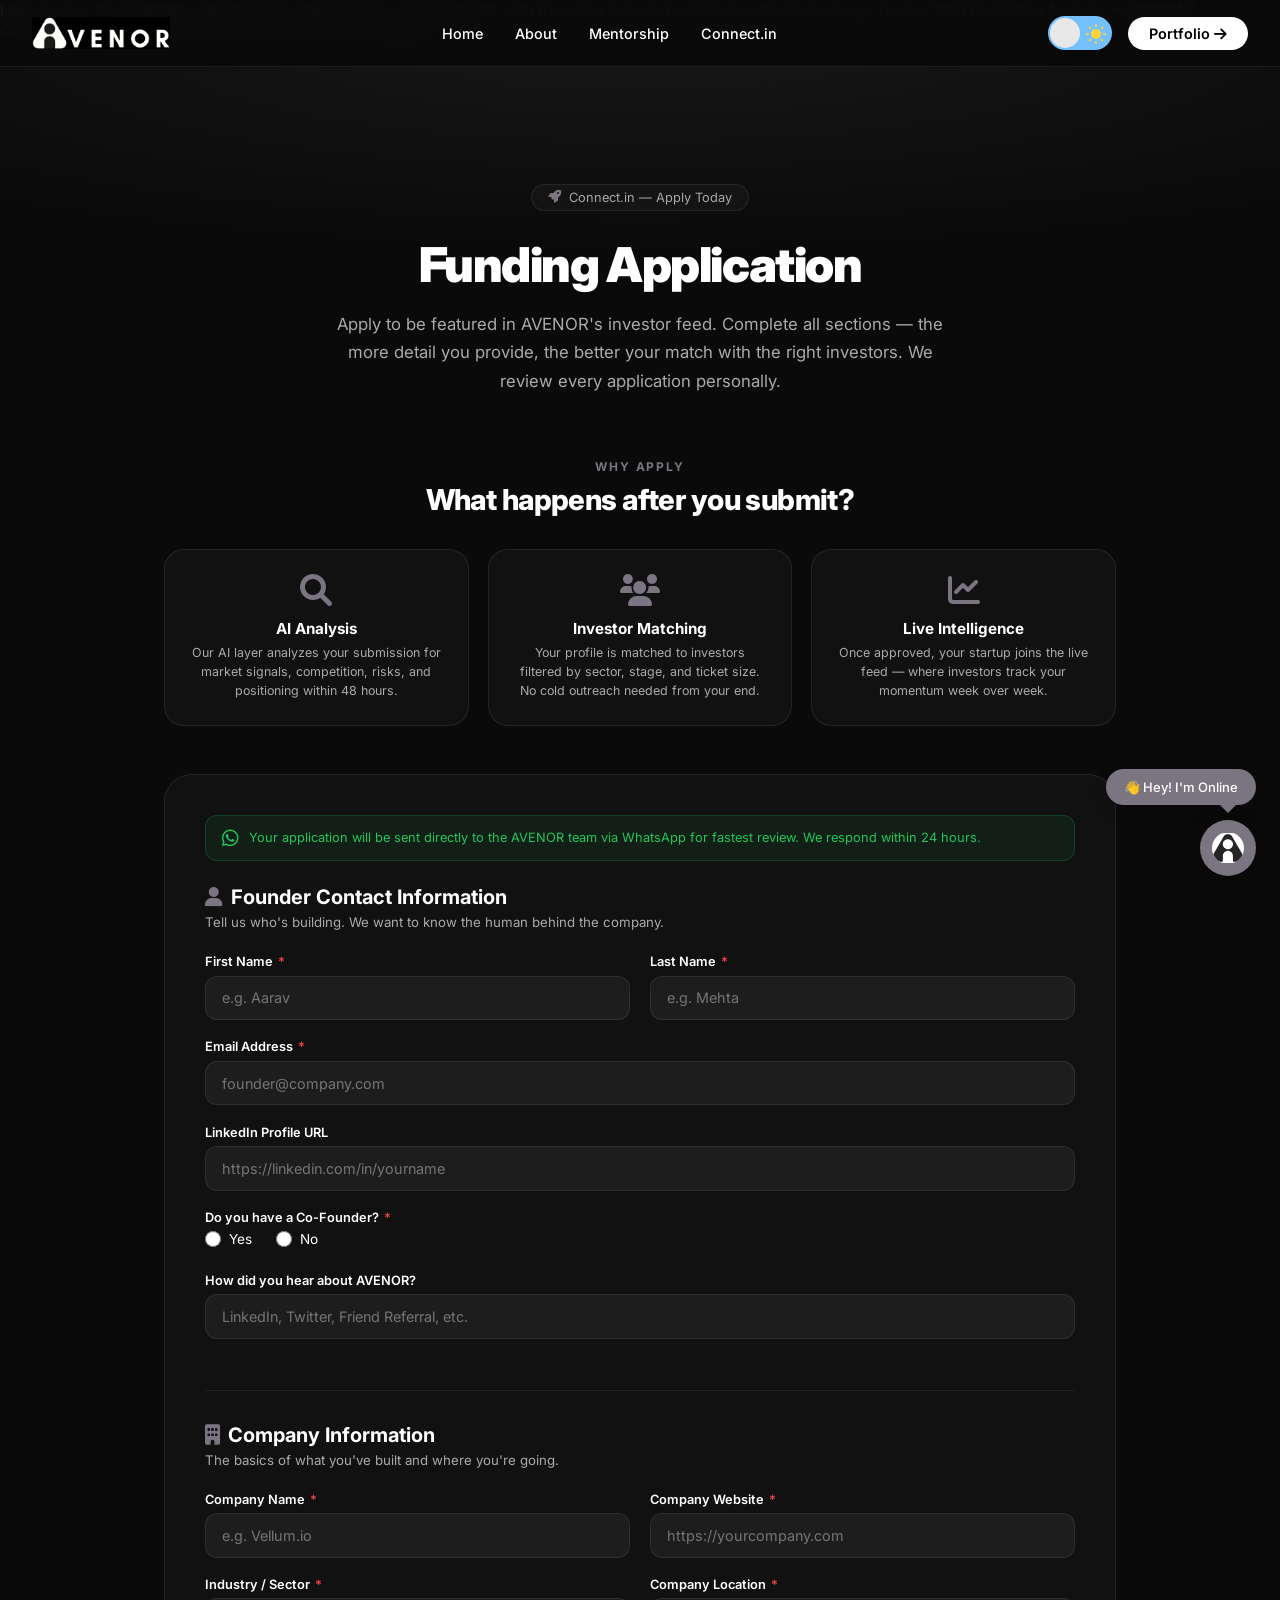
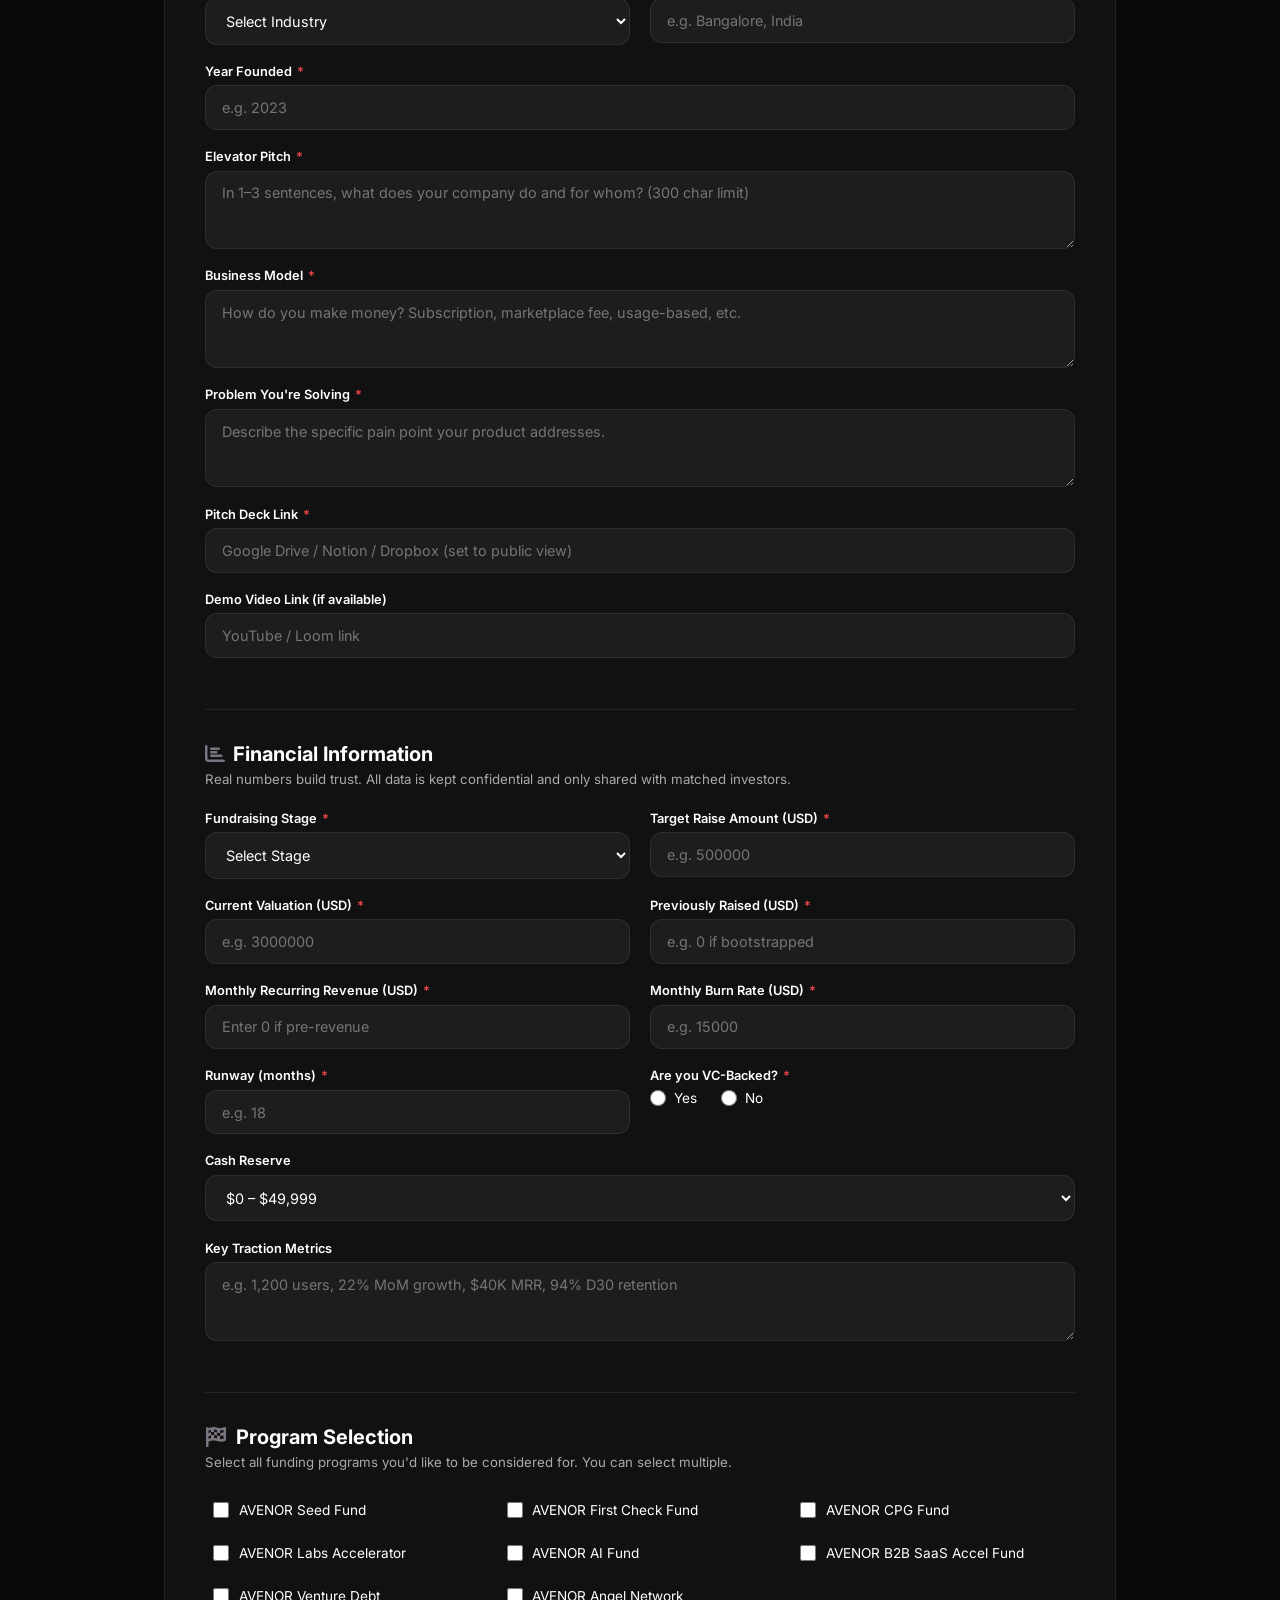
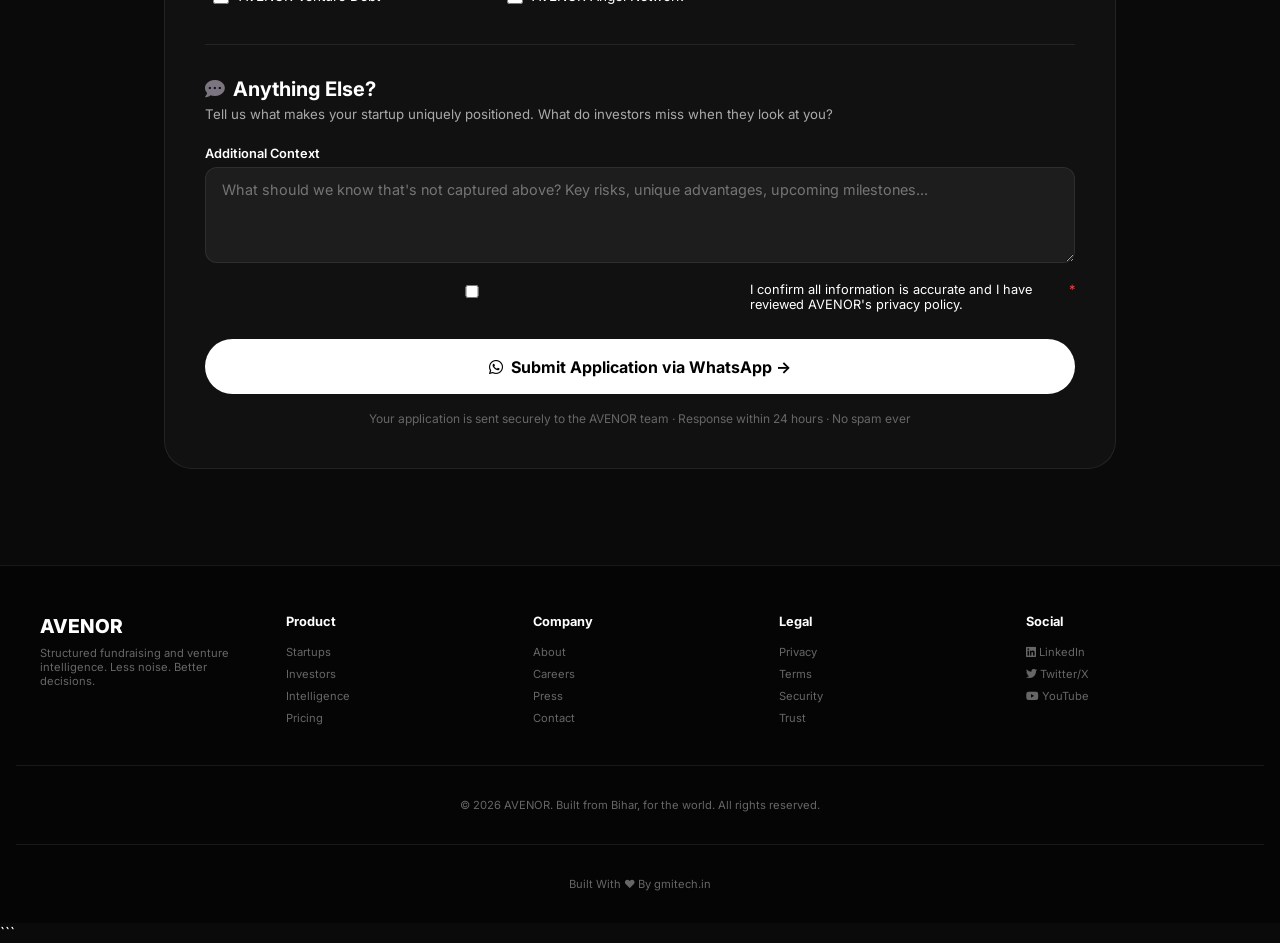
==== connect.html @ e25ee510 "Add files via upload" ====
Here is your **completely rebuilt and professional `connect.html`** with the same premium chatbot as the index page, proper SEO (including founder **PRANAV GAUTAM**), mobile responsiveness, and all fixes applied.

```html
<!DOCTYPE html>
<html lang="en" data-theme="dark">
<head>
    <meta charset="UTF-8">
    <meta name="viewport" content="width=device-width, initial-scale=1.0, user-scalable=yes">
    <title>Apply | AVENOR – Connect.in Funding Application | Founded by PRANAV GAUTAM</title>
    <link rel="icon" href="images/LogoA.svg" type="image/svg+xml">
    <link rel="canonical" href="https://avenor.sbs/connect.html" />
    
    <!-- Primary SEO Meta Tags -->
    <meta name="description" content="Apply to AVENOR's Connect.in funding application. Get AI-powered analysis, investor matching, and structured fundraising. Founded by PRANAV GAUTAM from Bihar.">
    <meta name="keywords" content="AVENOR, PRANAV GAUTAM, funding application, startup fundraising, investor matching, venture intelligence, connect.in, apply for funding">
    <meta name="author" content="PRANAV GAUTAM">
    <meta name="copyright" content="AVENOR">
    <meta name="robots" content="index, follow">
    
    <!-- Open Graph / Social Media -->
    <meta property="og:type" content="website">
    <meta property="og:site_name" content="AVENOR">
    <meta property="og:title" content="AVENOR Connect.in – Apply for Funding">
    <meta property="og:description" content="Apply to AVENOR's Connect.in platform. Get AI-powered analysis and investor matching for your startup. Founded by PRANAV GAUTAM.">
    <meta property="og:image" content="https://avenor.sbs/images/LogoA.svg">
    <meta property="og:url" content="https://avenor.sbs/connect.html">
    
    <!-- Twitter Card -->
    <meta name="twitter:card" content="summary_large_image">
    <meta name="twitter:title" content="AVENOR Connect.in – Apply for Funding">
    <meta name="twitter:description" content="Apply to AVENOR's Connect.in platform. Get AI-powered analysis and investor matching.">
    <meta name="twitter:image" content="https://avenor.sbs/images/LogoA.svg">
    
    <!-- Team Member SEO Meta -->
    <meta name="team:founder" content="PRANAV GAUTAM - Founder & CEO">
    <meta name="team:member" content="AKSHAY SINGH - Team Member">
    <meta name="team:member" content="AMIT NAYAN - Team Member">
    <meta name="built-by" content="gmitech.in">
    
    <link href="https://fonts.googleapis.com/css2?family=Inter:wght@300;400;500;600;700;800;900&display=swap" rel="stylesheet">
    <link rel="stylesheet" href="https://cdnjs.cloudflare.com/ajax/libs/font-awesome/6.0.0-beta3/css/all.min.css">
    
    <style>
        :root {
            --bg: #0a0a0a;
            --bg2: #050505;
            --bg3: #111;
            --text: #ffffff;
            --muted: #aaaaaa;
            --dim: #666666;
            --border: rgba(255,255,255,0.08);
            --card: rgba(255,255,255,0.03);
            --card-h: rgba(255,255,255,0.06);
            --header-bg: rgba(10,10,10,0.95);
            --accent: #7B7481;
            --btn-bg: #ffffff;
            --btn-text: #000000;
        }
        [data-theme="light"] {
            --bg: #f5f5f0;
            --bg2: #ebebeb;
            --bg3: #e0e0e0;
            --text: #0a0a0a;
            --muted: #555555;
            --dim: #888888;
            --border: rgba(0,0,0,0.08);
            --card: rgba(0,0,0,0.03);
            --card-h: rgba(0,0,0,0.06);
            --header-bg: rgba(245,245,240,0.95);
            --accent: #6a5f70;
            --btn-bg: #0a0a0a;
            --btn-text: #ffffff;
        }
        * { margin: 0; padding: 0; box-sizing: border-box; }
        body { font-family: 'Inter', sans-serif; background: var(--bg); color: var(--text); overflow-x: hidden; transition: background .4s, color .4s; }
        ::-webkit-scrollbar { width: 6px; }
        ::-webkit-scrollbar-track { background: var(--bg2); }
        ::-webkit-scrollbar-thumb { background: var(--accent); border-radius: 4px; }
        a { text-decoration: none; color: inherit; }
        
        /* HEADER */
        .main-header {
            position: fixed;
            top: 0;
            left: 0;
            right: 0;
            z-index: 1000;
            padding: 1rem 2rem;
            background: var(--header-bg);
            backdrop-filter: blur(12px);
            border-bottom: 1px solid var(--border);
            transition: background .4s, border-color .4s;
        }
        .header-container {
            max-width: 1400px;
            margin: 0 auto;
            display: flex;
            align-items: center;
            justify-content: space-between;
            gap: 1rem;
        }
        .logo-center a {
            display: flex;
            align-items: center;
            gap: 8px;
            font-weight: 800;
            font-size: 1.3rem;
            color: var(--text);
        }
        .logo-center img { height: 32px; width: auto; }
        .logo-dark { display: block; }
        .logo-light { display: none; }
        [data-theme="light"] .logo-dark { display: none; }
        [data-theme="light"] .logo-light { display: block; }
        .nav-left { display: flex; gap: 2rem; align-items: center; }
        .nav-left a, .dropdown-btn {
            color: var(--text);
            font-size: .9rem;
            font-weight: 500;
            background: none;
            border: none;
            cursor: pointer;
            font-family: inherit;
            transition: opacity .3s;
        }
        .nav-left a:hover, .dropdown-btn:hover { opacity: .6; }
        .dropdown { position: relative; }
        .dropdown-content {
            display: none;
            position: absolute;
            top: 100%;
            left: 0;
            background: var(--bg3);
            min-width: 200px;
            border-radius: 12px;
            padding: .5rem 0;
            margin-top: .5rem;
            border: 1px solid var(--border);
            z-index: 200;
        }
        .dropdown-content a {
            display: block;
            padding: .7rem 1.2rem;
            font-size: .85rem;
            color: var(--text);
            transition: background .2s;
        }
        .dropdown-content a:hover { background: var(--card-h); }
        .dropdown:hover .dropdown-content { display: block; }
        .nav-right { display: flex; align-items: center; gap: 1rem; }
        .lets-talk-btn {
            background: var(--btn-bg);
            color: var(--btn-text);
            padding: .5rem 1.3rem;
            border-radius: 100px;
            font-weight: 600;
            font-size: .9rem;
            transition: all .3s;
            white-space: nowrap;
        }
        .lets-talk-btn:hover { opacity: .85; transform: scale(1.02); }
        
        /* THEME TOGGLE */
        .switch {
            font-size: 17px;
            position: relative;
            display: inline-block;
            width: 64px;
            height: 34px;
            flex-shrink: 0;
        }
        .switch input { opacity: 0; width: 0; height: 0; }
        .slider {
            position: absolute;
            cursor: pointer;
            top: 0;
            left: 0;
            right: 0;
            bottom: 0;
            background: #73C0FC;
            transition: .4s;
            border-radius: 30px;
        }
        .slider:before {
            position: absolute;
            content: "";
            height: 30px;
            width: 30px;
            border-radius: 20px;
            left: 2px;
            bottom: 2px;
            z-index: 2;
            background: #e8e8e8;
            transition: .4s;
        }
        .sun svg {
            position: absolute;
            top: 6px;
            left: 36px;
            z-index: 1;
            width: 24px;
            height: 24px;
            animation: rotate 15s linear infinite;
        }
        .moon svg {
            fill: #73C0FC;
            position: absolute;
            top: 5px;
            left: 5px;
            z-index: 1;
            width: 24px;
            height: 24px;
            animation: tilt 5s linear infinite;
        }
        @keyframes rotate { to { transform: rotate(360deg); } }
        @keyframes tilt {
            0%,100% { transform: rotate(0); }
            25% { transform: rotate(-10deg); }
            75% { transform: rotate(10deg); }
        }
        .input:checked + .slider { background: #183153; }
        .input:checked + .slider:before { transform: translateX(30px); }
        
        /* MOBILE MENU */
        .hamburger {
            display: none;
            background: none;
            border: none;
            cursor: pointer;
            padding: 4px;
            z-index: 1001;
        }
        .hamburger span {
            display: block;
            width: 25px;
            height: 2px;
            background: var(--text);
            margin: 5px 0;
            transition: all .3s;
        }
        .hamburger.active span:nth-child(1) { transform: translateY(7px) rotate(45deg); }
        .hamburger.active span:nth-child(2) { opacity: 0; }
        .hamburger.active span:nth-child(3) { transform: translateY(-7px) rotate(-45deg); }
        
        .mobile-menu {
            display: none;
            position: fixed;
            top: 0;
            left: 0;
            right: 0;
            bottom: 0;
            background: var(--bg);
            z-index: 999;
            padding: 80px 2rem 2rem;
            flex-direction: column;
            gap: 1.5rem;
            overflow-y: auto;
            transition: background .4s;
        }
        .mobile-menu.active { display: flex; }
        .mobile-menu a, .mobile-dropdown-btn {
            color: var(--text);
            font-size: 1.2rem;
            font-weight: 500;
            padding: .5rem 0;
            border-bottom: 1px solid var(--border);
            background: none;
            text-align: left;
            width: 100%;
            cursor: pointer;
        }
        .mobile-dropdown-content {
            display: none;
            padding-left: 1rem;
            margin-top: .5rem;
        }
        .mobile-dropdown-content a { font-size: 1rem; border-bottom: none; }
        .mobile-theme-row {
            display: flex;
            align-items: center;
            justify-content: space-between;
            padding: .5rem 0;
            border-bottom: 1px solid var(--border);
        }
        .mobile-theme-label { font-size: 1.2rem; font-weight: 500; color: var(--text); }
        
        /* PAGE HERO */
        .page-hero {
            padding: 9rem 2rem 4rem;
            text-align: center;
            position: relative;
        }
        .page-hero::before {
            content: '';
            position: absolute;
            top: 0;
            left: 0;
            right: 0;
            bottom: 0;
            background: radial-gradient(ellipse 80% 50% at 50% 0%, rgba(123,116,129,.12), transparent);
            pointer-events: none;
        }
        .hero-badge {
            display: inline-flex;
            align-items: center;
            gap: 8px;
            background: var(--card);
            border: 1px solid var(--border);
            padding: .3rem 1rem;
            border-radius: 100px;
            font-size: .8rem;
            color: var(--muted);
            margin-bottom: 1.5rem;
        }
        .page-hero h1 {
            font-size: 3rem;
            font-weight: 900;
            letter-spacing: -.03em;
            margin-bottom: 1rem;
            color: var(--text);
        }
        .page-hero p {
            font-size: 1.05rem;
            color: var(--muted);
            max-width: 620px;
            margin: 0 auto;
            line-height: 1.7;
        }
        
        /* WHY SECTION */
        .why-section {
            max-width: 1000px;
            margin: 0 auto 3rem;
            padding: 0 1.5rem;
        }
        .why-grid {
            display: grid;
            grid-template-columns: repeat(3, 1fr);
            gap: 1.2rem;
            margin-top: 2rem;
        }
        .why-card {
            background: var(--card);
            border: 1px solid var(--border);
            border-radius: 20px;
            padding: 1.5rem;
            text-align: center;
            transition: all .3s;
        }
        .why-card:hover {
            background: var(--card-h);
            transform: translateY(-4px);
        }
        .why-icon { font-size: 2rem; color: var(--accent); margin-bottom: .8rem; }
        .why-card h3 { font-size: .95rem; font-weight: 700; margin-bottom: .4rem; color: var(--text); }
        .why-card p { font-size: .78rem; color: var(--muted); line-height: 1.5; }
        .section-label {
            font-size: .75rem;
            font-weight: 700;
            letter-spacing: .15em;
            text-transform: uppercase;
            color: var(--accent);
            margin-bottom: .5rem;
            text-align: center;
        }
        .section-title {
            font-size: 1.8rem;
            font-weight: 800;
            letter-spacing: -.02em;
            margin-bottom: 1rem;
            color: var(--text);
            text-align: center;
        }
        
        /* FORM STYLES */
        .form-wrap {
            max-width: 1000px;
            margin: 0 auto 6rem;
            padding: 0 1.5rem;
        }
        .form-container {
            background: var(--card);
            border: 1px solid var(--border);
            border-radius: 28px;
            padding: 2.5rem;
            transition: all .3s;
        }
        .form-section {
            margin-bottom: 2rem;
            padding-bottom: 2rem;
            border-bottom: 1px solid var(--border);
        }
        .form-section:last-of-type {
            border-bottom: none;
            margin-bottom: 0;
            padding-bottom: 0;
        }
        .form-section-title {
            font-size: 1.25rem;
            font-weight: 700;
            margin-bottom: .3rem;
            color: var(--text);
        }
        .form-section-desc {
            font-size: .83rem;
            color: var(--muted);
            margin-bottom: 1.5rem;
        }
        .two-col {
            display: grid;
            grid-template-columns: 1fr 1fr;
            gap: 1.2rem;
        }
        .form-group { margin-bottom: 1.2rem; }
        .form-group label {
            display: block;
            font-size: .8rem;
            font-weight: 600;
            margin-bottom: .4rem;
            color: var(--text);
        }
        .req { color: #ef4444; margin-left: 2px; }
        .form-group input, .form-group select, .form-group textarea {
            width: 100%;
            padding: .8rem 1rem;
            background: rgba(255,255,255,.05);
            border: 1px solid var(--border);
            border-radius: 12px;
            color: var(--text);
            font-size: .9rem;
            font-family: inherit;
            transition: all .3s;
            outline: none;
        }
        [data-theme="light"] .form-group input,
        [data-theme="light"] .form-group select,
        [data-theme="light"] .form-group textarea {
            background: rgba(0,0,0,.04);
        }
        .form-group input:focus, .form-group select:focus, .form-group textarea:focus {
            border-color: var(--accent);
            background: rgba(123,116,129,.08);
        }
        .radio-group {
            display: flex;
            gap: 1.5rem;
            flex-wrap: wrap;
            margin-top: .3rem;
        }
        .radio-group label {
            display: flex;
            align-items: center;
            gap: .5rem;
            font-size: .85rem;
            cursor: pointer;
            font-weight: 400;
        }
        .checkbox-grid {
            display: grid;
            grid-template-columns: repeat(auto-fill, minmax(280px, 1fr));
            gap: .7rem;
            margin-top: .5rem;
        }
        .checkbox-grid label {
            display: flex;
            align-items: center;
            gap: .6rem;
            font-size: .85rem;
            cursor: pointer;
            padding: .5rem;
            border-radius: 8px;
            transition: background .2s;
        }
        .checkbox-grid label:hover { background: var(--card-h); }
        .checkbox-grid input[type="checkbox"], .radio-group input[type="radio"] {
            accent-color: var(--accent);
            width: 16px;
            height: 16px;
        }
        .btn-submit {
            width: 100%;
            background: var(--btn-bg);
            color: var(--btn-text);
            padding: 1.1rem 2rem;
            border-radius: 100px;
            font-weight: 700;
            font-size: 1rem;
            border: none;
            cursor: pointer;
            transition: all .3s;
            margin-top: .5rem;
            font-family: inherit;
        }
        .btn-submit:hover { transform: translateY(-2px); opacity: .9; }
        .privacy-note {
            font-size: .75rem;
            color: var(--dim);
            text-align: center;
            margin-top: 1rem;
            line-height: 1.5;
        }
        .whatsapp-note {
            display: flex;
            align-items: center;
            gap: .6rem;
            background: rgba(34,197,94,.08);
            border: 1px solid rgba(34,197,94,.2);
            border-radius: 12px;
            padding: .8rem 1rem;
            font-size: .8rem;
            color: #22c55e;
            margin-bottom: 1.5rem;
        }
        
        /* FOOTER */
        .footer {
            background: var(--bg2);
            padding: 3rem 1rem 2rem;
            border-top: 1px solid var(--border);
            margin-top: 2rem;
        }
        .footer-grid {
            display: grid;
            grid-template-columns: repeat(auto-fit, minmax(150px, 1fr));
            gap: 2rem;
            max-width: 1200px;
            margin: 0 auto;
        }
        .footer-logo {
            font-size: 1.2rem;
            font-weight: 800;
            margin-bottom: .5rem;
            color: var(--text);
        }
        .footer-grid p { font-size: .7rem; color: var(--dim); }
        .footer-grid h4 {
            font-size: .8rem;
            font-weight: 700;
            margin-bottom: 1rem;
            color: var(--text);
        }
        .footer-grid a {
            display: block;
            font-size: .7rem;
            color: var(--dim);
            margin-bottom: .5rem;
            transition: color .3s;
        }
        .footer-grid a:hover { color: var(--text); }
        .footer-bottom {
            text-align: center;
            padding-top: 2rem;
            margin-top: 2rem;
            border-top: 1px solid var(--border);
            font-size: .7rem;
            color: var(--dim);
        }
        
        /* CHATBOT STYLES */
        .chatbot-btn {
            position: fixed;
            bottom: 24px;
            right: 24px;
            width: 56px;
            height: 56px;
            background: var(--accent);
            border: none;
            border-radius: 50%;
            cursor: pointer;
            z-index: 9998;
            box-shadow: 0 8px 24px rgba(0, 0, 0, 0.2);
            transition: all 0.3s cubic-bezier(0.4, 0, 0.2, 1);
            display: flex;
            align-items: center;
            justify-content: center;
        }
        .chatbot-btn:hover { transform: scale(1.05); box-shadow: 0 12px 28px rgba(0, 0, 0, 0.25); }
        .chatbot-btn img { width: 32px; height: 32px; border-radius: 50%; object-fit: contain; }
        
        .chatbot-popup {
            position: fixed;
            bottom: 95px;
            right: 24px;
            background: var(--accent);
            color: #fff;
            padding: 10px 18px;
            border-radius: 30px;
            font-size: 13px;
            font-weight: 500;
            z-index: 9997;
            animation: popupFloat 2.5s ease-in-out infinite;
            box-shadow: 0 6px 16px rgba(0, 0, 0, 0.15);
            white-space: nowrap;
            font-family: 'Inter', sans-serif;
        }
        .chatbot-popup::after {
            content: '';
            position: absolute;
            bottom: -8px;
            right: 20px;
            border-width: 8px 8px 0;
            border-style: solid;
            border-color: var(--accent) transparent transparent;
        }
        @keyframes popupFloat {
            0%, 100% { transform: translateY(0); }
            50% { transform: translateY(-6px); }
        }
        
        .chatbot-window {
            position: fixed;
            bottom: 100px;
            right: 24px;
            width: 400px;
            max-width: calc(100vw - 48px);
            height: 600px;
            max-height: calc(100vh - 120px);
            background: var(--card);
            backdrop-filter: blur(20px);
            border-radius: 28px;
            box-shadow: 0 25px 50px rgba(0, 0, 0, 0.3);
            display: flex;
            flex-direction: column;
            overflow: hidden;
            z-index: 9999;
            border: 1px solid var(--border);
            transition: all 0.3s ease;
            font-family: 'Inter', sans-serif;
        }
        .chatbot-window.hidden { display: none; }
        
        .chat-header {
            display: flex;
            align-items: center;
            justify-content: space-between;
            padding: 18px 20px;
            background: var(--accent);
            color: white;
        }
        .chat-header-left { display: flex; align-items: center; gap: 12px; }
        .chat-header-left img {
            width: 42px;
            height: 42px;
            border-radius: 50%;
            background: white;
            padding: 8px;
            object-fit: contain;
        }
        .chat-header-info h4 { margin: 0; font-size: 16px; font-weight: 700; }
        .chat-header-info p { margin: 4px 0 0; font-size: 11px; opacity: 0.85; }
        .close-chat {
            background: rgba(255,255,255,0.15);
            border: none;
            color: white;
            font-size: 18px;
            cursor: pointer;
            width: 32px;
            height: 32px;
            border-radius: 50%;
            display: flex;
            align-items: center;
            justify-content: center;
            transition: background 0.2s;
        }
        .close-chat:hover { background: rgba(255,255,255,0.3); }
        
        .chat-messages {
            flex: 1;
            overflow-y: auto;
            padding: 20px;
            display: flex;
            flex-direction: column;
            gap: 12px;
        }
        .message {
            max-width: 85%;
            padding: 10px 16px;
            border-radius: 20px;
            font-size: 13px;
            line-height: 1.45;
            word-wrap: break-word;
        }
        .user-message {
            align-self: flex-end;
            background: var(--accent);
            color: white;
            border-bottom-right-radius: 4px;
        }
        .bot-message {
            align-self: flex-start;
            background: var(--card-h);
            color: var(--text);
            border-bottom-left-radius: 4px;
        }
        .bot-message a { color: var(--accent); text-decoration: underline; }
        
        .quick-buttons {
            padding: 12px 16px;
            display: flex;
            flex-wrap: wrap;
            gap: 10px;
            border-top: 1px solid var(--border);
            background: var(--card);
        }
        .quick-btn {
            padding: 8px 16px;
            border-radius: 30px;
            font-size: 12px;
            font-weight: 500;
            background: var(--card-h);
            border: 1px solid var(--border);
            color: var(--text);
            cursor: pointer;
            transition: all 0.2s ease;
        }
        .quick-btn:hover {
            background: var(--accent);
            color: white;
            border-color: var(--accent);
            transform: translateY(-1px);
        }
        
        .chat-input-area {
            display: flex;
            padding: 14px 16px;
            gap: 10px;
            border-top: 1px solid var(--border);
            background: var(--card);
        }
        .chat-input-area input {
            flex: 1;
            padding: 12px 16px;
            border-radius: 30px;
            border: 1px solid var(--border);
            background: var(--bg);
            color: var(--text);
            font-size: 13px;
            outline: none;
        }
        .chat-input-area input:focus { border-color: var(--accent); }
        .send-btn {
            background: var(--accent);
            border: none;
            border-radius: 50%;
            width: 42px;
            height: 42px;
            color: white;
            cursor: pointer;
            transition: all 0.2s;
            display: flex;
            align-items: center;
            justify-content: center;
        }
        .send-btn:hover { transform: scale(1.05); }
        
        @media (max-width: 768px) {
            .nav-left, .nav-right { display: none; }
            .hamburger { display: block; }
            .two-col { grid-template-columns: 1fr; }
            .page-hero h1 { font-size: 2rem; }
            .form-container { padding: 1.5rem; }
            .why-grid { grid-template-columns: 1fr; }
            .checkbox-grid { grid-template-columns: 1fr; }
            .chatbot-window { width: calc(100vw - 32px); right: 16px; bottom: 80px; height: 520px; }
            .chatbot-btn { bottom: 16px; right: 16px; width: 50px; height: 50px; }
            .chatbot-popup { bottom: 80px; right: 16px; padding: 8px 14px; font-size: 11px; white-space: nowrap; }
        }
        @media (max-width: 480px) {
            .page-hero { padding: 7rem 1rem 3rem; }
            .form-wrap { margin-bottom: 3rem; }
        }
    </style>
    
    <script type="application/ld+json">
    {
      "@context": "https://schema.org",
      "@type": "Organization",
      "name": "AVENOR",
      "url": "https://avenor.sbs",
      "logo": "https://avenor.sbs/images/LogoA.svg",
      "description": "AVENOR is a venture intelligence platform helping startups raise smarter and investors discover high-signal opportunities. Founded by PRANAV GAUTAM from Bihar.",
      "founder": {
        "@type": "Person",
        "name": "PRANAV GAUTAM",
        "jobTitle": "Founder & CEO"
      },
      "address": {
        "@type": "PostalAddress",
        "addressLocality": "Bihar",
        "addressCountry": "India"
      },
      "foundingDate": "2026",
      "industry": "Venture Intelligence",
      "mission": "Less Noise. Better Decisions."
    }
    </script>
</head>
<body>

 <header class="main-header">
    <div class="header-container">
        <div class="logo-center">
            <a href="index.html">
                <img class="logo-dark" src="images/blacklogo.png" alt="AVENOR" onerror="this.src='https://placehold.co/32x32/fff/000?text=A'">
                <img class="logo-light" src="images/whitelogo.png" alt="AVENOR" onerror="this.src='https://placehold.co/32x32/000/fff?text=A'">
            </a>
        </div>
        <div class="nav-left">
            <a href="index.html">Home</a>
            <a href="about.html">About</a>
            <a href="mentorship.html">Mentorship</a>
            <a href="connect.html">Connect.in</a>
        </div>
        <div class="nav-right">
            <label class="switch" title="Toggle dark/light mode">
                <span class="sun"><svg xmlns="http://www.w3.org/2000/svg" viewBox="0 0 24 24"><g fill="#ffd43b"><circle r="5" cy="12" cx="12"></circle><path d="m21 13h-1a1 1 0 0 1 0-2h1a1 1 0 0 1 0 2zm-17 0h-1a1 1 0 0 1 0-2h1a1 1 0 0 1 0 2zm13.66-5.66a1 1 0 0 1-.66-.29 1 1 0 0 1 0-1.41l.71-.71a1 1 0 1 1 1.41 1.41l-.71.71a1 1 0 0 1-.75.29zm-12.02 12.02a1 1 0 0 1-.71-.29 1 1 0 0 1 0-1.41l.71-.66a1 1 0 0 1 1.41 1.41l-.71.71a1 1 0 0 1-.7.24zm6.36-14.36a1 1 0 0 1-1-1v-1a1 1 0 0 1 2 0v1a1 1 0 0 1-1 1zm0 17a1 1 0 0 1-1-1v-1a1 1 0 0 1 2 0v1a1 1 0 0 1-1 1zm-5.66-14.66a1 1 0 0 1-.7-.29l-.71-.71a1 1 0 0 1 1.41-1.41l.71.71a1 1 0 0 1 0 1.41 1 1 0 0 1-.71.29zm12.02 12.02a1 1 0 0 1-.7-.29l-.66-.71a1 1 0 0 1 1.36-1.36l.71.71a1 1 0 0 1 0 1.41 1 1 0 0 1-.71.24z"></path></g></svg></span>
                <span class="moon"><svg xmlns="http://www.w3.org/2000/svg" viewBox="0 0 384 512"><path d="m223.5 32c-123.5 0-223.5 100.3-223.5 224s100 224 223.5 224c60.6 0 115.5-24.2 155.8-63.4 5-4.9 6.3-12.5 3.1-18.7s-10.1-9.7-17-8.5c-9.8 1.7-19.8 2.6-30.1 2.6-96.9 0-175.5-78.8-175.5-176 0-65.8 36-123.1 89.3-153.3 6.1-3.5 9.2-10.5 7.7-17.3s-7.3-11.9-14.3-12.5c-6.3-.5-12.6-.8-19-.8z"></path></svg></span>
                <input type="checkbox" class="input" id="themeToggle">
                <span class="slider"></span>
            </label>
            <a href="portfolio.html" class="lets-talk-btn">Portfolio <i class="fas fa-arrow-right"></i></a>
        </div>
        <button class="hamburger" id="hamburgerBtn"><span></span><span></span><span></span></button>
    </div>
</header>

<div class="mobile-menu" id="mobileMenu">
    <div class="mobile-theme-row">
        <span class="mobile-theme-label">Dark Mode</span>
        <label class="switch">
            <span class="sun"><svg xmlns="http://www.w3.org/2000/svg" viewBox="0 0 24 24"><g fill="#ffd43b"><circle r="5" cy="12" cx="12"></circle><path d="m21 13h-1a1 1 0 0 1 0-2h1a1 1 0 0 1 0 2zm-17 0h-1a1 1 0 0 1 0-2h1a1 1 0 0 1 0 2zm13.66-5.66a1 1 0 0 1-.66-.29 1 1 0 0 1 0-1.41l.71-.71a1 1 0 1 1 1.41 1.41l-.71.71a1 1 0 0 1-.75.29zm-12.02 12.02a1 1 0 0 1-.71-.29 1 1 0 0 1 0-1.41l.71-.66a1 1 0 0 1 1.41 1.41l-.71.71a1 1 0 0 1-.7.24zm6.36-14.36a1 1 0 0 1-1-1v-1a1 1 0 0 1 2 0v1a1 1 0 0 1-1 1zm0 17a1 1 0 0 1-1-1v-1a1 1 0 0 1 2 0v1a1 1 0 0 1-1 1zm-5.66-14.66a1 1 0 0 1-.7-.29l-.71-.71a1 1 0 0 1 1.41-1.41l.71.71a1 1 0 0 1 0 1.41 1 1 0 0 1-.71.29zm12.02 12.02a1 1 0 0 1-.7-.29l-.66-.71a1 1 0 0 1 1.36-1.36l.71.71a1 1 0 0 1 0 1.41 1 1 0 0 1-.71.24z"></path></g></svg></span>
            <span class="moon"><svg xmlns="http://www.w3.org/2000/svg" viewBox="0 0 384 512"><path d="m223.5 32c-123.5 0-223.5 100.3-223.5 224s100 224 223.5 224c60.6 0 115.5-24.2 155.8-63.4 5-4.9 6.3-12.5 3.1-18.7s-10.1-9.7-17-8.5c-9.8 1.7-19.8 2.6-30.1 2.6-96.9 0-175.5-78.8-175.5-176 0-65.8 36-123.1 89.3-153.3 6.1-3.5 9.2-10.5 7.7-17.3s-7.3-11.9-14.3-12.5c-6.3-.5-12.6-.8-19-.8z"></path></svg></span>
            <input type="checkbox" class="input" id="themeToggleMobile">
            <span class="slider"></span>
        </label>
    </div>
    <a href="index.html">Home</a>
    <a href="about.html">About</a>
    <a href="mentorship.html">Mentorship</a>
    <a href="connect.html">Connect.in</a>
    <a href="portfolio.html">Portfolio</a>
</div>

<!-- HERO -->
<div class="page-hero">
    <div class="hero-badge"><i class="fas fa-rocket" style="color:var(--accent);"></i> Connect.in — Apply Today</div>
    <h1>Funding Application</h1>
    <p>Apply to be featured in AVENOR's investor feed. Complete all sections — the more detail you provide, the better your match with the right investors. We review every application personally.</p>
</div>

<!-- WHY APPLY -->
<div class="why-section">
    <div class="section-label">Why Apply</div>
    <div class="section-title">What happens after you submit?</div>
    <div class="why-grid">
        <div class="why-card"><div class="why-icon"><i class="fas fa-search"></i></div><h3>AI Analysis</h3><p>Our AI layer analyzes your submission for market signals, competition, risks, and positioning within 48 hours.</p></div>
        <div class="why-card"><div class="why-icon"><i class="fas fa-users"></i></div><h3>Investor Matching</h3><p>Your profile is matched to investors filtered by sector, stage, and ticket size. No cold outreach needed from your end.</p></div>
        <div class="why-card"><div class="why-icon"><i class="fas fa-chart-line"></i></div><h3>Live Intelligence</h3><p>Once approved, your startup joins the live feed — where investors track your momentum week over week.</p></div>
    </div>
</div>

<!-- FORM -->
<div class="form-wrap">
    <div class="form-container">
        <div class="whatsapp-note"><i class="fab fa-whatsapp" style="font-size:1.2rem;"></i> Your application will be sent directly to the AVENOR team via WhatsApp for fastest review. We respond within 24 hours.</div>
        <form id="fundingForm">
            <!-- Section 1: Founder -->
            <div class="form-section">
                <div class="form-section-title"><i class="fas fa-user" style="color:var(--accent);margin-right:.5rem;"></i>Founder Contact Information</div>
                <div class="form-section-desc">Tell us who's building. We want to know the human behind the company.</div>
                <div class="two-col">
                    <div class="form-group"><label>First Name <span class="req">*</span></label><input type="text" id="firstName" placeholder="e.g. Aarav" required></div>
                    <div class="form-group"><label>Last Name <span class="req">*</span></label><input type="text" id="lastName" placeholder="e.g. Mehta" required></div>
                </div>
                <div class="form-group"><label>Email Address <span class="req">*</span></label><input type="email" id="email" placeholder="founder@company.com" required></div>
                <div class="form-group"><label>LinkedIn Profile URL</label><input type="url" id="linkedin" placeholder="https://linkedin.com/in/yourname"></div>
                <div class="form-group"><label>Do you have a Co-Founder? <span class="req">*</span></label><div class="radio-group"><label><input type="radio" name="coFounder" value="Yes" required> Yes</label><label><input type="radio" name="coFounder" value="No"> No</label></div></div>
                <div class="form-group"><label>How did you hear about AVENOR?</label><input type="text" id="hearAbout" placeholder="LinkedIn, Twitter, Friend Referral, etc."></div>
            </div>

            <!-- Section 2: Company -->
            <div class="form-section">
                <div class="form-section-title"><i class="fas fa-building" style="color:var(--accent);margin-right:.5rem;"></i>Company Information</div>
                <div class="form-section-desc">The basics of what you've built and where you're going.</div>
                <div class="two-col">
                    <div class="form-group"><label>Company Name <span class="req">*</span></label><input type="text" id="companyName" placeholder="e.g. Vellum.io" required></div>
                    <div class="form-group"><label>Company Website <span class="req">*</span></label><input type="url" id="website" placeholder="https://yourcompany.com" required></div>
                </div>
                <div class="two-col">
                    <div class="form-group"><label>Industry / Sector <span class="req">*</span></label><select id="industry" required><option value="">Select Industry</option><option>SaaS</option><option>AI / Machine Learning</option><option>Fintech</option><option>D2C / Consumer</option><option>Marketplace</option><option>Deeptech / Hardware</option><option>Healthtech</option><option>Edtech</option><option>Agritech</option><option>Climate / Cleantech</option><option>Other</option></select></div>
                    <div class="form-group"><label>Company Location <span class="req">*</span></label><input type="text" id="location" placeholder="e.g. Bangalore, India" required></div>
                </div>
                <div class="form-group"><label>Year Founded <span class="req">*</span></label><input type="number" id="founded" placeholder="e.g. 2023" min="2000" max="2026" required></div>
                <div class="form-group"><label>Elevator Pitch <span class="req">*</span></label><textarea id="pitch" rows="3" maxlength="300" placeholder="In 1–3 sentences, what does your company do and for whom? (300 char limit)" required></textarea></div>
                <div class="form-group"><label>Business Model <span class="req">*</span></label><textarea id="businessModel" rows="3" placeholder="How do you make money? Subscription, marketplace fee, usage-based, etc." required></textarea></div>
                <div class="form-group"><label>Problem You're Solving <span class="req">*</span></label><textarea id="problem" rows="3" placeholder="Describe the specific pain point your product addresses." required></textarea></div>
                <div class="form-group"><label>Pitch Deck Link <span class="req">*</span></label><input type="url" id="pitchDeck" placeholder="Google Drive / Notion / Dropbox (set to public view)" required></div>
                <div class="form-group"><label>Demo Video Link (if available)</label><input type="url" id="demoVideo" placeholder="YouTube / Loom link"></div>
            </div>

            <!-- Section 3: Financials -->
            <div class="form-section">
                <div class="form-section-title"><i class="fas fa-chart-bar" style="color:var(--accent);margin-right:.5rem;"></i>Financial Information</div>
                <div class="form-section-desc">Real numbers build trust. All data is kept confidential and only shared with matched investors.</div>
                <div class="two-col">
                    <div class="form-group"><label>Fundraising Stage <span class="req">*</span></label><select id="stage" required><option value="">Select Stage</option><option>Pre-Idea</option><option>Pre-seed</option><option>Seed</option><option>Series A</option><option>Series B</option><option>Series B+</option></select></div>
                    <div class="form-group"><label>Target Raise Amount (USD) <span class="req">*</span></label><input type="number" id="raiseAmount" placeholder="e.g. 500000" required></div>
                </div>
                <div class="two-col">
                    <div class="form-group"><label>Current Valuation (USD) <span class="req">*</span></label><input type="number" id="valuation" placeholder="e.g. 3000000" required></div>
                    <div class="form-group"><label>Previously Raised (USD) <span class="req">*</span></label><input type="number" id="raisedCapital" placeholder="e.g. 0 if bootstrapped" required></div>
                </div>
                <div class="two-col">
                    <div class="form-group"><label>Monthly Recurring Revenue (USD) <span class="req">*</span></label><input type="number" id="mrr" placeholder="Enter 0 if pre-revenue" required></div>
                    <div class="form-group"><label>Monthly Burn Rate (USD) <span class="req">*</span></label><input type="number" id="burnRate" placeholder="e.g. 15000" required></div>
                </div>
                <div class="two-col">
                    <div class="form-group"><label>Runway (months) <span class="req">*</span></label><input type="number" id="runway" placeholder="e.g. 18" required></div>
                    <div class="form-group"><label>Are you VC-Backed? <span class="req">*</span></label><div class="radio-group"><label><input type="radio" name="vcBacked" value="Yes" required> Yes</label><label><input type="radio" name="vcBacked" value="No"> No</label></div></div>
                </div>
                <div class="form-group"><label>Cash Reserve</label><select id="cashReserve"><option>$0 – $49,999</option><option>$50,000 – $99,999</option><option>$100,000 – $249,999</option><option>$250,000 – $499,999</option><option>$500,000+</option></select></div>
                <div class="form-group"><label>Key Traction Metrics</label><textarea id="traction" rows="3" placeholder="e.g. 1,200 users, 22% MoM growth, $40K MRR, 94% D30 retention"></textarea></div>
            </div>

            <!-- Section 4: Programs -->
            <div class="form-section">
                <div class="form-section-title"><i class="fas fa-flag-checkered" style="color:var(--accent);margin-right:.5rem;"></i>Program Selection</div>
                <div class="form-section-desc">Select all funding programs you'd like to be considered for. You can select multiple.</div>
                <div class="checkbox-grid" id="programsGrid">
                    <label><input type="checkbox" class="programCheck" value="AVENOR Seed Fund"> AVENOR Seed Fund</label>
                    <label><input type="checkbox" class="programCheck" value="AVENOR First Check Fund"> AVENOR First Check Fund</label>
                    <label><input type="checkbox" class="programCheck" value="AVENOR CPG Fund"> AVENOR CPG Fund</label>
                    <label><input type="checkbox" class="programCheck" value="AVENOR Labs Accelerator"> AVENOR Labs Accelerator</label>
                    <label><input type="checkbox" class="programCheck" value="AVENOR AI Fund"> AVENOR AI Fund</label>
                    <label><input type="checkbox" class="programCheck" value="AVENOR B2B SaaS Fund"> AVENOR B2B SaaS Accel Fund</label>
                    <label><input type="checkbox" class="programCheck" value="AVENOR Venture Debt"> AVENOR Venture Debt</label>
                    <label><input type="checkbox" class="programCheck" value="AVENOR Angel Network"> AVENOR Angel Network</label>
                </div>
            </div>

            <!-- Section 5: Extra -->
            <div class="form-section">
                <div class="form-section-title"><i class="fas fa-comment-dots" style="color:var(--accent);margin-right:.5rem;"></i>Anything Else?</div>
                <div class="form-section-desc">Tell us what makes your startup uniquely positioned. What do investors miss when they look at you?</div>
                <div class="form-group"><label>Additional Context</label><textarea id="additionalContext" rows="4" placeholder="What should we know that's not captured above? Key risks, unique advantages, upcoming milestones..."></textarea></div>
                <div class="form-group"><label style="display:flex;align-items:flex-start;gap:.7rem;cursor:pointer;font-weight:400;"><input type="checkbox" id="privacyPolicy" required style="margin-top:3px;accent-color:var(--accent);"> I confirm all information is accurate and I have reviewed AVENOR's privacy policy. <span class="req">*</span></label></div>
            </div>

            <button type="submit" class="btn-submit"><i class="fab fa-whatsapp" style="margin-right:.5rem;"></i>Submit Application via WhatsApp →</button>
            <p class="privacy-note">Your application is sent securely to the AVENOR team · Response within 24 hours · No spam ever</p>
        </form>
    </div>
</div>

<footer class="footer">
    <div class="footer-grid">
        <div><div class="footer-logo">AVENOR</div><p>Structured fundraising and venture intelligence. Less noise. Better decisions.</p></div>
        <div><h4>Product</h4><a>Startups</a><a>Investors</a><a>Intelligence</a><a>Pricing</a></div>
        <div><h4>Company</h4><a href="about.html">About</a><a href="career.html">Careers</a><a href="press.html">Press</a><a href="contact.html">Contact</a></div>
        <div><h4>Legal</h4><a href="privacy.html">Privacy</a><a href="terms.html">Terms</a><a href="security.html">Security</a><a>Trust</a></div>
        <div><h4>Social</h4><a href="#"><i class="fab fa-linkedin"></i> LinkedIn</a><a href="#"><i class="fab fa-twitter"></i> Twitter/X</a><a href="#"><i class="fab fa-youtube"></i> YouTube</a></div>
    </div>
    <div class="footer-bottom">© 2026 AVENOR. Built from Bihar, for the world. All rights reserved.</div>
    <div class="footer-bottom">Built With ❤️ By gmitech.in</div>
</footer>

<!-- Floating Message Bubble -->
<div class="chatbot-popup" id="chatbotPopup">👋 Hey! I'm Online</div>

<!-- Chatbot Button (No border, no green badge) -->
<button class="chatbot-btn" id="chatbotToggleBtn">
    <img src="images/LogoA.svg" alt="AVENOR Chatbot">
</button>

<!-- Chatbot Window -->
<div class="chatbot-window hidden" id="chatbotWindow">
    <div class="chat-header">
        <div class="chat-header-left">
            <img src="images/LogoA.svg" alt="AVENOR AI">
            <div class="chat-header-info">
                <h4>AVENOR AI Assistant</h4>
                <p>✨ Always here to help</p>
            </div>
        </div>
        <button class="close-chat" id="closeChatBtn">✕</button>
    </div>
    <div class="chat-messages" id="chatMessages">
        <div class="message bot-message">👋 Hey there! I'm AVENOR AI Assistant. What's your name?</div>
    </div>
    <div class="quick-buttons" id="quickButtons"></div>
    <div class="chat-input-area">
        <input type="text" id="chatInput" placeholder="Type your message..." onkeypress="if(event.key==='Enter') sendMessage()">
        <button class="send-btn" onclick="sendMessage()"><i class="fas fa-paper-plane"></i></button>
    </div>
</div>

<script>
    // ============================================
    // PREMIUM CHATBOT LOGIC
    // ============================================
    let userName = null;
    let waitingForName = true;
    
    const faqDatabase = [
        { keywords: ["founder", "who created", "who started", "ceo", "pranav", "gautam", "pranav gautam", "company founder", "founder name"], 
          answer: "👨‍💼 <strong>PRANAV GAUTAM</strong> is the Founder & CEO of AVENOR. He started building internet products at age 14 and founded AVENOR in 2026 from Bihar, India with the mission <strong>'Less Noise. Better Decisions.'</strong>" },
        { keywords: ["what is avenor", "avenor meaning", "about avenor", "company background", "avenor story"], 
          answer: "🚀 <strong>AVENOR</strong> is a venture intelligence platform helping startups raise smarter and investors discover high-signal opportunities through AI-powered insights, founder KPI tracking, and intelligent deal sourcing. Built from Bihar for the world." },
        { keywords: ["services", "what do you do", "offer", "features", "products", "platform"], 
          answer: "✨ AVENOR offers:<br>• <strong>AI Startup Intelligence</strong><br>• <strong>Founder KPI Tracking</strong><br>• <strong>Investor Discovery Feed</strong><br>• <strong>AI Red-Flag Detection</strong><br>• <strong>Structured Fundraising workflows</strong><br>• <strong>Free Mentorship programs</strong>" },
        { keywords: ["raise capital", "fundraising", "how to raise", "get funding", "raise money"], 
          answer: "💰 AVENOR helps startups raise capital by providing structured submission workflows, AI-powered analysis, and curated investor matching. <a href='connect.html' style='color:#4f8cff;'>Apply through our Connect.in page →</a>" },
        { keywords: ["investor", "join as investor", "invest", "angel", "vc", "venture capital"], 
          answer: "📈 Investors can join AVENOR through our <a href='portfolio.html' style='color:#4f8cff;'>Portfolio page →</a> You'll get access to curated startup summaries, pitch decks, traction metrics, AI analysis, and live growth timelines." },
        { keywords: ["mentorship", "mentor", "free mentorship", "guidance", "advice", "learn"], 
          answer: "🎓 AVENOR offers <strong>free 30-minute mentorship sessions</strong> with experienced founders, operators, and investors. <a href='free-mentorship.html' style='color:#4f8cff;'>Book your session →</a>" },
        { keywords: ["contact", "support", "help", "phone", "whatsapp", "email", "reach", "talk", "human agent"], 
          answer: "📞 You can contact AVENOR support at:<br>📧 <strong>hello@avenor.sbs</strong><br>📱 WhatsApp: <strong>+91 9262244607</strong><br><br><a href='contact.html' style='color:#4f8cff;'>Visit Contact Page →</a>" }
    ];
    
    const quickReplies = [
        "Who is the founder?",
        "What is AVENOR?",
        "Services offered?",
        "How to raise capital?",
        "Join as investor?",
        "Free mentorship?",
        "Contact support?"
    ];
    
    function updateQuickButtons() {
        const container = document.getElementById('quickButtons');
        if (!container) return;
        container.innerHTML = quickReplies.map(q => `<button class="quick-btn" onclick="sendQuickReply('${q.replace(/'/g, "\\'")}')">${q}</button>`).join('');
        container.innerHTML += `<button class="quick-btn" onclick="window.location.href='contact.html'">📞 Contact AVENOR Team</button>`;
    }
    
    function addMessage(text, isUser = false) {
        const container = document.getElementById('chatMessages');
        const div = document.createElement('div');
        div.className = `message ${isUser ? 'user-message' : 'bot-message'}`;
        div.innerHTML = text;
        container.appendChild(div);
        container.scrollTop = container.scrollHeight;
    }
    
    function sendQuickReply(text) {
        document.getElementById('chatInput').value = text;
        sendMessage();
    }
    
    function findBestMatch(message) {
        const lowerMsg = message.toLowerCase();
        let bestMatch = null;
        let highestScore = 0;
        for (const faq of faqDatabase) {
            for (const keyword of faq.keywords) {
                if (lowerMsg.includes(keyword.toLowerCase())) {
                    const score = keyword.length;
                    if (score > highestScore) {
                        highestScore = score;
                        bestMatch = faq;
                    }
                }
            }
        }
        return bestMatch;
    }
    
    function sendMessage() {
        const input = document.getElementById('chatInput');
        const message = input.value.trim();
        if (!message) return;
        addMessage(message, true);
        input.value = '';
        setTimeout(() => processMessage(message), 300);
    }
    
    function processMessage(message) {
        const lowerMsg = message.toLowerCase();
        if (waitingForName) {
            userName = message.trim();
            waitingForName = false;
            addMessage(`Hey <strong>${userName}</strong>, nice to meet you! 👋 I'm here to help you learn about AVENOR. What would you like to know?`);
            updateQuickButtons();
            return;
        }
        if (lowerMsg.includes('bye') || lowerMsg.includes('goodbye')) {
            addMessage(`Goodbye <strong>${userName}</strong>! Feel free to reach out anytime. Have a great day! 🚀`);
            setTimeout(() => document.getElementById('chatbotWindow').classList.add('hidden'), 2000);
            return;
        }
        const match = findBestMatch(message);
        if (match) {
            addMessage(match.answer);
        } else {
            addMessage(`Thank you for your question, <strong>${userName}</strong>! For detailed assistance, please visit our <a href='contact.html' style='color:#4f8cff;'>Contact page</a> or <a href='connect.html' style='color:#4f8cff;'>Connect page</a>. Our team would be happy to help!`);
        }
    }
    
    // Chatbot Toggle
    const chatbotBtn = document.getElementById('chatbotToggleBtn');
    const chatbotWindow = document.getElementById('chatbotWindow');
    const closeChatBtn = document.getElementById('closeChatBtn');
    const chatbotPopup = document.getElementById('chatbotPopup');
    if (chatbotBtn) {
        chatbotBtn.addEventListener('click', () => {
            chatbotWindow.classList.toggle('hidden');
            if (chatbotPopup) chatbotPopup.style.opacity = '0';
            setTimeout(() => { if (chatbotPopup) chatbotPopup.style.display = 'none'; }, 300);
        });
    }
    if (closeChatBtn) {
        closeChatBtn.addEventListener('click', () => {
            chatbotWindow.classList.add('hidden');
            if (chatbotPopup) {
                chatbotPopup.style.display = 'flex';
                setTimeout(() => { if (chatbotPopup) chatbotPopup.style.opacity = '1'; }, 50);
            }
        });
    }
    
    // Theme Toggle
    const html = document.documentElement;
    const t1 = document.getElementById('themeToggle');
    const t2 = document.getElementById('themeToggleMobile');
    function setTheme(light) {
        html.setAttribute('data-theme', light ? 'light' : 'dark');
        if (t1) t1.checked = light;
        if (t2) t2.checked = light;
        localStorage.setItem('avenor-theme', light ? 'light' : 'dark');
    }
    if (localStorage.getItem('avenor-theme') === 'light') setTheme(true);
    if (t1) t1.addEventListener('change', () => setTheme(t1.checked));
    if (t2) t2.addEventListener('change', () => setTheme(t2.checked));
    
    // Mobile Menu
    const hbtn = document.getElementById('hamburgerBtn');
    const mmenu = document.getElementById('mobileMenu');
    if (hbtn) {
        hbtn.addEventListener('click', (e) => {
            e.stopPropagation();
            mmenu.classList.toggle('active');
            hbtn.classList.toggle('active');
        });
    }
    const mobileDropdownBtn = document.getElementById('mobileDropdownBtn');
    const mobileDropdownContent = document.getElementById('mobileDropdownContent');
    if (mobileDropdownBtn) {
        mobileDropdownBtn.addEventListener('click', (e) => {
            e.stopPropagation();
            if (mobileDropdownContent) {
                mobileDropdownContent.style.display = mobileDropdownContent.style.display === 'block' ? 'none' : 'block';
            }
        });
    }
    document.querySelectorAll('.mobile-menu a, .mobile-menu .mobile-dropdown-content a').forEach(link => {
        link.addEventListener('click', () => {
            mmenu.classList.remove('active');
            if (hbtn) hbtn.classList.remove('active');
        });
    });
    
    // Form Submission
    document.getElementById('fundingForm').addEventListener('submit', function(e) {
        e.preventDefault();
        
        const programs = [];
        document.querySelectorAll('.programCheck:checked').forEach(cb => programs.push(cb.value));
        
        const firstName = document.getElementById('firstName').value;
        const lastName = document.getElementById('lastName').value;
        
        let msg = `🚀 *AVENOR FUNDING APPLICATION* 🚀\n\n`;
        msg += `📋 *FOUNDER INFORMATION*\n`;
        msg += `├ Name: ${firstName} ${lastName}\n`;
        msg += `├ Email: ${document.getElementById('email').value}\n`;
        msg += `├ LinkedIn: ${document.getElementById('linkedin').value || 'Not provided'}\n`;
        msg += `├ Co-Founder: ${document.querySelector('input[name="coFounder"]:checked')?.value || 'Not answered'}\n`;
        msg += `└ Heard About: ${document.getElementById('hearAbout').value || 'Not specified'}\n\n`;
        
        msg += `🏢 *COMPANY INFORMATION*\n`;
        msg += `├ Name: ${document.getElementById('companyName').value}\n`;
        msg += `├ Website: ${document.getElementById('website').value}\n`;
        msg += `├ Industry: ${document.getElementById('industry').value}\n`;
        msg += `├ Location: ${document.getElementById('location').value}\n`;
        msg += `├ Founded: ${document.getElementById('founded').value}\n`;
        msg += `├ Pitch: ${document.getElementById('pitch').value}\n`;
        msg += `├ Business Model: ${document.getElementById('businessModel').value}\n`;
        msg += `├ Problem: ${document.getElementById('problem').value}\n`;
        msg += `├ Pitch Deck: ${document.getElementById('pitchDeck').value}\n`;
        msg += `└ Demo Video: ${document.getElementById('demoVideo').value || 'Not provided'}\n\n`;
        
        msg += `💰 *FINANCIAL INFORMATION*\n`;
        msg += `├ Stage: ${document.getElementById('stage').value}\n`;
        msg += `├ Target Raise: $${parseInt(document.getElementById('raiseAmount').value).toLocaleString()}\n`;
        msg += `├ Valuation: $${parseInt(document.getElementById('valuation').value).toLocaleString()}\n`;
        msg += `├ Previously Raised: $${parseInt(document.getElementById('raisedCapital').value).toLocaleString()}\n`;
        msg += `├ MRR: $${parseInt(document.getElementById('mrr').value).toLocaleString()}\n`;
        msg += `├ Burn Rate: $${parseInt(document.getElementById('burnRate').value).toLocaleString()}\n`;
        msg += `├ Runway: ${document.getElementById('runway').value} months\n`;
        msg += `├ VC-Backed: ${document.querySelector('input[name="vcBacked"]:checked')?.value || 'Not answered'}\n`;
        msg += `├ Cash Reserve: ${document.getElementById('cashReserve').value}\n`;
        msg += `└ Traction: ${document.getElementById('traction').value || 'Not specified'}\n\n`;
        
        msg += `🎯 *PROGRAMS SELECTED*\n`;
        msg += programs.length ? programs.map(p => `├ ${p}`).join('\n') : `└ None selected\n`;
        msg += `\n`;
        
        msg += `📝 *ADDITIONAL CONTEXT*\n`;
        msg += `${document.getElementById('additionalContext').value || 'None provided'}\n\n`;
        
        msg += `---\n`;
        msg += `📅 Submitted via AVENOR Connect.in\n`;
        msg += `✅ Privacy policy accepted: Yes\n`;
        
        const phoneNumber = '9192622444607';
        const whatsappUrl = `https://wa.me/${phoneNumber}?text=${encodeURIComponent(msg)}`;
        window.open(whatsappUrl, '_blank');
        
        alert('Thank you! You will be redirected to WhatsApp to send your application.');
    });
</script>
</body>
</html>
```
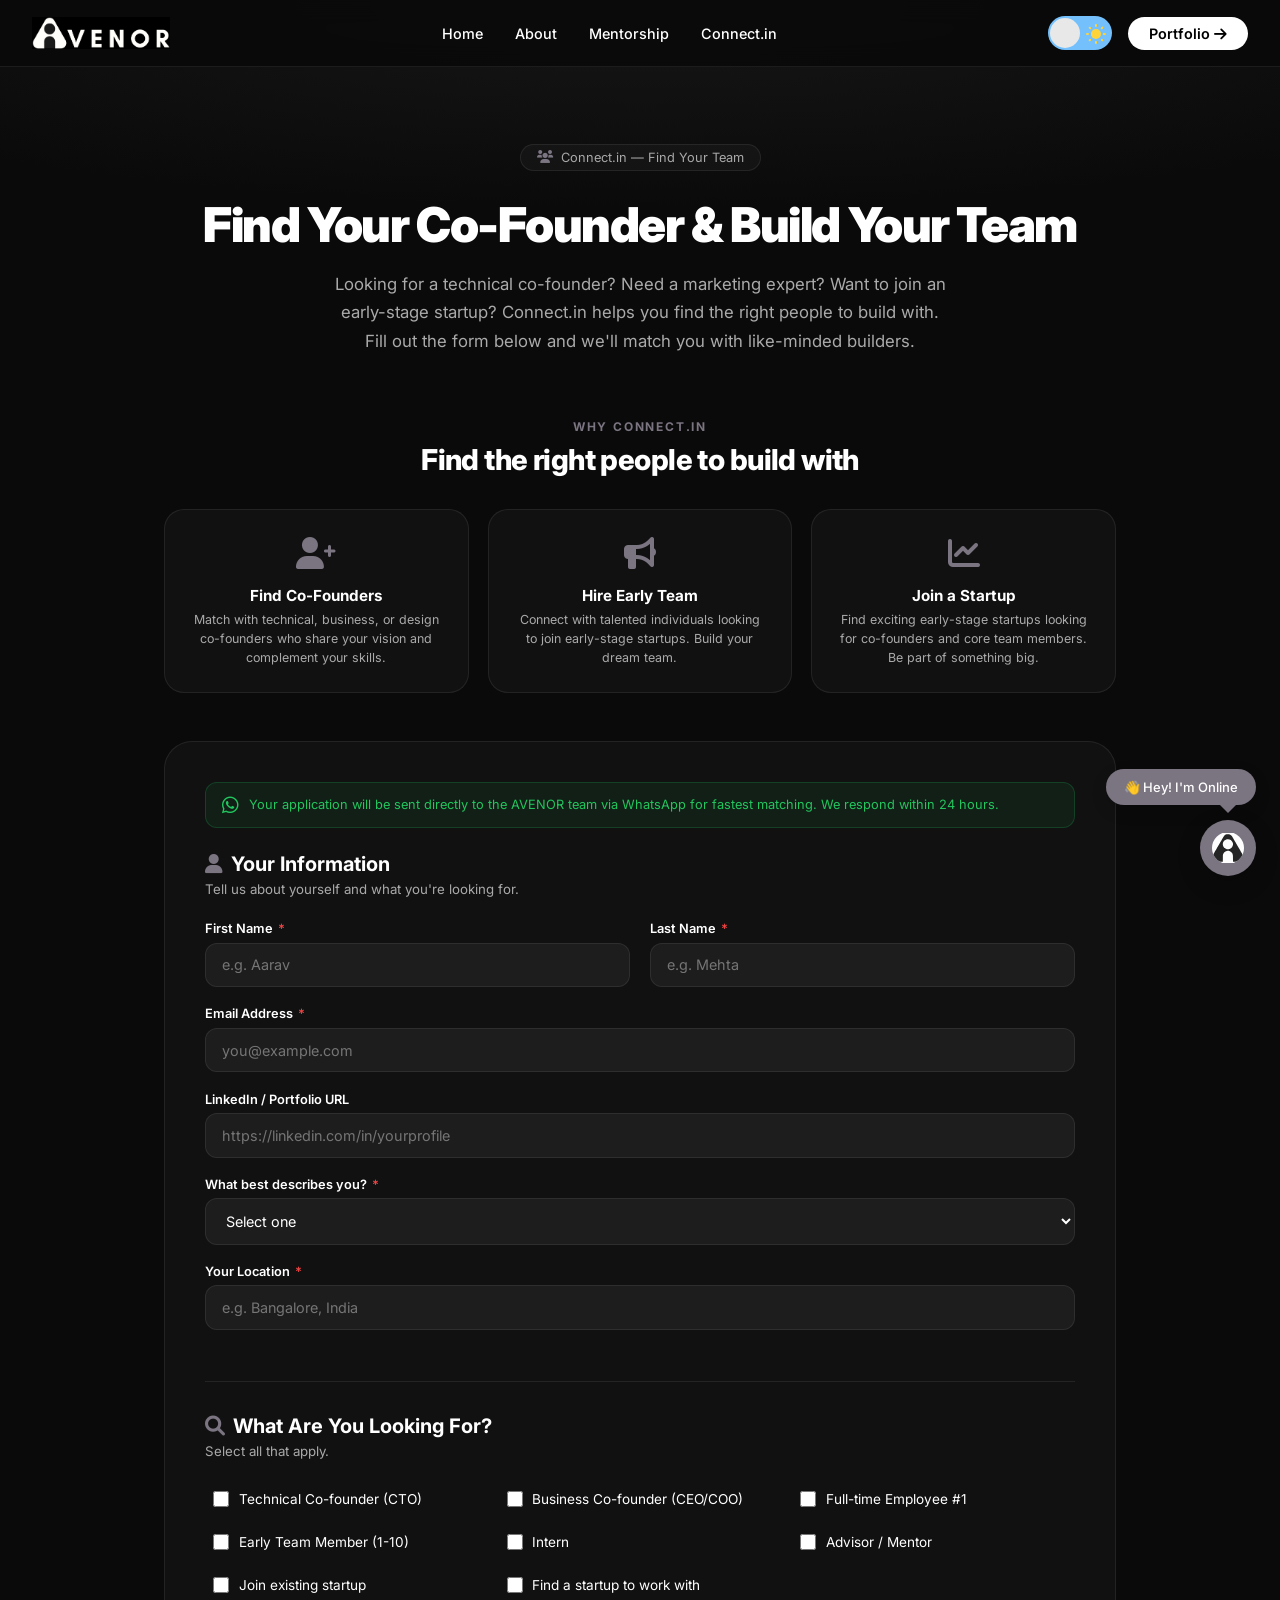
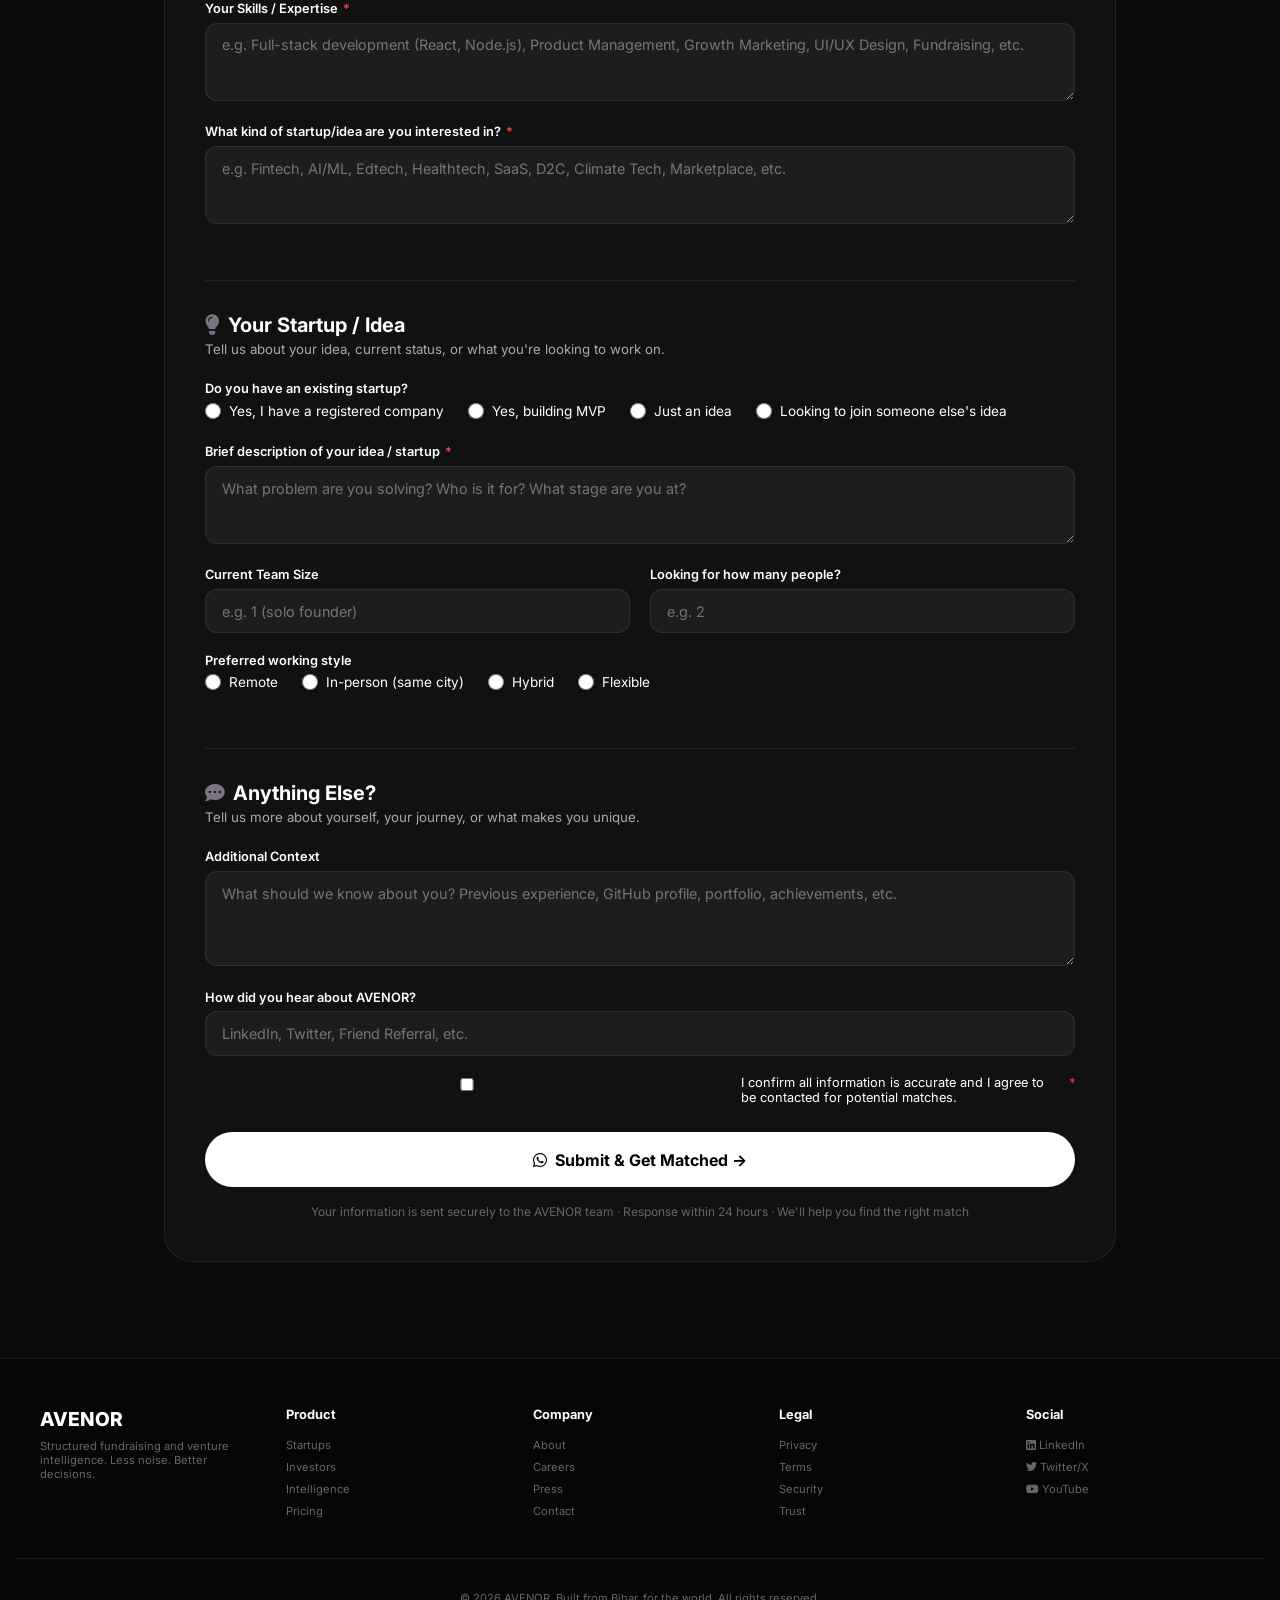
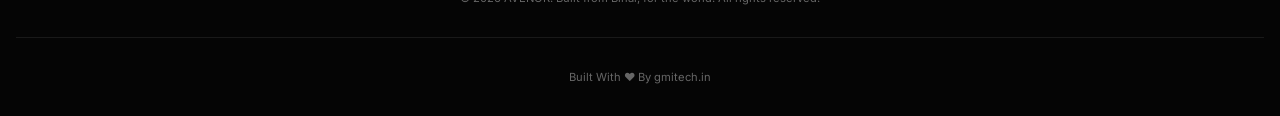
==== commit 6c8c00f8: "Update connect.html" ====
--- a/connect.html
+++ b/connect.html
@@ -1,18 +1,15 @@
-Here is your **completely rebuilt and professional `connect.html`** with the same premium chatbot as the index page, proper SEO (including founder **PRANAV GAUTAM**), mobile responsiveness, and all fixes applied.
-
-```html
 <!DOCTYPE html>
 <html lang="en" data-theme="dark">
 <head>
     <meta charset="UTF-8">
     <meta name="viewport" content="width=device-width, initial-scale=1.0, user-scalable=yes">
-    <title>Apply | AVENOR – Connect.in Funding Application | Founded by PRANAV GAUTAM</title>
+    <title>Connect | AVENOR – Find Your Co-Founder & Build Your Team</title>
     <link rel="icon" href="images/LogoA.svg" type="image/svg+xml">
     <link rel="canonical" href="https://avenor.sbs/connect.html" />
     
     <!-- Primary SEO Meta Tags -->
-    <meta name="description" content="Apply to AVENOR's Connect.in funding application. Get AI-powered analysis, investor matching, and structured fundraising. Founded by PRANAV GAUTAM from Bihar.">
-    <meta name="keywords" content="AVENOR, PRANAV GAUTAM, funding application, startup fundraising, investor matching, venture intelligence, connect.in, apply for funding">
+    <meta name="description" content="Find co-founders, build your startup team, and connect with like-minded builders on AVENOR's Connect.in platform. Founded by PRANAV GAUTAM from Bihar.">
+    <meta name="keywords" content="AVENOR, PRANAV GAUTAM, find co-founder, build team, startup team, connect founders, co-founder matching, team building">
     <meta name="author" content="PRANAV GAUTAM">
     <meta name="copyright" content="AVENOR">
     <meta name="robots" content="index, follow">
@@ -20,15 +17,15 @@
     <!-- Open Graph / Social Media -->
     <meta property="og:type" content="website">
     <meta property="og:site_name" content="AVENOR">
-    <meta property="og:title" content="AVENOR Connect.in – Apply for Funding">
-    <meta property="og:description" content="Apply to AVENOR's Connect.in platform. Get AI-powered analysis and investor matching for your startup. Founded by PRANAV GAUTAM.">
+    <meta property="og:title" content="AVENOR Connect.in – Find Co-Founder & Build Team">
+    <meta property="og:description" content="Find co-founders, build your startup team, and connect with like-minded builders on AVENOR's Connect.in platform.">
     <meta property="og:image" content="https://avenor.sbs/images/LogoA.svg">
     <meta property="og:url" content="https://avenor.sbs/connect.html">
     
     <!-- Twitter Card -->
     <meta name="twitter:card" content="summary_large_image">
-    <meta name="twitter:title" content="AVENOR Connect.in – Apply for Funding">
-    <meta name="twitter:description" content="Apply to AVENOR's Connect.in platform. Get AI-powered analysis and investor matching.">
+    <meta name="twitter:title" content="AVENOR Connect.in – Find Co-Founder & Build Team">
+    <meta name="twitter:description" content="Find co-founders, build your startup team, and connect with like-minded builders.">
     <meta name="twitter:image" content="https://avenor.sbs/images/LogoA.svg">
     
     <!-- Team Member SEO Meta -->
@@ -190,7 +187,7 @@
             left: 2px;
             bottom: 2px;
             z-index: 2;
-            background: #e8e8e8;
+            background-color: #e8e8e8;
             transition: .4s;
         }
         .sun svg {
@@ -797,7 +794,7 @@
 </head>
 <body>
 
- <header class="main-header">
+<header class="main-header">
     <div class="header-container">
         <div class="logo-center">
             <a href="index.html">
@@ -843,111 +840,100 @@
 
 <!-- HERO -->
 <div class="page-hero">
-    <div class="hero-badge"><i class="fas fa-rocket" style="color:var(--accent);"></i> Connect.in — Apply Today</div>
-    <h1>Funding Application</h1>
-    <p>Apply to be featured in AVENOR's investor feed. Complete all sections — the more detail you provide, the better your match with the right investors. We review every application personally.</p>
+    <div class="hero-badge"><i class="fas fa-users" style="color:var(--accent);"></i> Connect.in — Find Your Team</div>
+    <h1>Find Your Co-Founder & Build Your Team</h1>
+    <p>Looking for a technical co-founder? Need a marketing expert? Want to join an early-stage startup? Connect.in helps you find the right people to build with. Fill out the form below and we'll match you with like-minded builders.</p>
 </div>
 
-<!-- WHY APPLY -->
+<!-- WHY SECTION -->
 <div class="why-section">
-    <div class="section-label">Why Apply</div>
-    <div class="section-title">What happens after you submit?</div>
+    <div class="section-label">Why Connect.in</div>
+    <div class="section-title">Find the right people to build with</div>
     <div class="why-grid">
-        <div class="why-card"><div class="why-icon"><i class="fas fa-search"></i></div><h3>AI Analysis</h3><p>Our AI layer analyzes your submission for market signals, competition, risks, and positioning within 48 hours.</p></div>
-        <div class="why-card"><div class="why-icon"><i class="fas fa-users"></i></div><h3>Investor Matching</h3><p>Your profile is matched to investors filtered by sector, stage, and ticket size. No cold outreach needed from your end.</p></div>
-        <div class="why-card"><div class="why-icon"><i class="fas fa-chart-line"></i></div><h3>Live Intelligence</h3><p>Once approved, your startup joins the live feed — where investors track your momentum week over week.</p></div>
+        <div class="why-card"><div class="why-icon"><i class="fas fa-user-plus"></i></div><h3>Find Co-Founders</h3><p>Match with technical, business, or design co-founders who share your vision and complement your skills.</p></div>
+        <div class="why-card"><div class="why-icon"><i class="fas fa-bullhorn"></i></div><h3>Hire Early Team</h3><p>Connect with talented individuals looking to join early-stage startups. Build your dream team.</p></div>
+        <div class="why-card"><div class="why-icon"><i class="fas fa-chart-line"></i></div><h3>Join a Startup</h3><p>Find exciting early-stage startups looking for co-founders and core team members. Be part of something big.</p></div>
     </div>
 </div>
 
 <!-- FORM -->
 <div class="form-wrap">
     <div class="form-container">
-        <div class="whatsapp-note"><i class="fab fa-whatsapp" style="font-size:1.2rem;"></i> Your application will be sent directly to the AVENOR team via WhatsApp for fastest review. We respond within 24 hours.</div>
-        <form id="fundingForm">
-            <!-- Section 1: Founder -->
+        <div class="whatsapp-note"><i class="fab fa-whatsapp" style="font-size:1.2rem;"></i> Your application will be sent directly to the AVENOR team via WhatsApp for fastest matching. We respond within 24 hours.</div>
+        <form id="connectForm">
+            <!-- Section 1: Personal Information -->
             <div class="form-section">
-                <div class="form-section-title"><i class="fas fa-user" style="color:var(--accent);margin-right:.5rem;"></i>Founder Contact Information</div>
-                <div class="form-section-desc">Tell us who's building. We want to know the human behind the company.</div>
+                <div class="form-section-title"><i class="fas fa-user" style="color:var(--accent);margin-right:.5rem;"></i>Your Information</div>
+                <div class="form-section-desc">Tell us about yourself and what you're looking for.</div>
                 <div class="two-col">
                     <div class="form-group"><label>First Name <span class="req">*</span></label><input type="text" id="firstName" placeholder="e.g. Aarav" required></div>
                     <div class="form-group"><label>Last Name <span class="req">*</span></label><input type="text" id="lastName" placeholder="e.g. Mehta" required></div>
                 </div>
-                <div class="form-group"><label>Email Address <span class="req">*</span></label><input type="email" id="email" placeholder="founder@company.com" required></div>
-                <div class="form-group"><label>LinkedIn Profile URL</label><input type="url" id="linkedin" placeholder="https://linkedin.com/in/yourname"></div>
-                <div class="form-group"><label>Do you have a Co-Founder? <span class="req">*</span></label><div class="radio-group"><label><input type="radio" name="coFounder" value="Yes" required> Yes</label><label><input type="radio" name="coFounder" value="No"> No</label></div></div>
-                <div class="form-group"><label>How did you hear about AVENOR?</label><input type="text" id="hearAbout" placeholder="LinkedIn, Twitter, Friend Referral, etc."></div>
+                <div class="form-group"><label>Email Address <span class="req">*</span></label><input type="email" id="email" placeholder="you@example.com" required></div>
+                <div class="form-group"><label>LinkedIn / Portfolio URL</label><input type="url" id="linkedin" placeholder="https://linkedin.com/in/yourprofile"></div>
+                <div class="form-group"><label>What best describes you? <span class="req">*</span></label>
+                    <select id="userType" required>
+                        <option value="">Select one</option>
+                        <option value="Founder with idea">Founder with idea (looking for co-founder)</option>
+                        <option value="Founder with product">Founder with product (hiring team)</option>
+                        <option value="Technical professional">Technical professional (developer, engineer, AI/ML)</option>
+                        <option value="Business professional">Business professional (marketing, sales, operations)</option>
+                        <option value="Designer">Designer (UI/UX, product design)</option>
+                        <option value="Investor/Advisor">Investor / Advisor (looking to support startups)</option>
+                        <option value="Student">Student / Recent graduate</option>
+                        <option value="Other">Other</option>
+                    </select>
+                </div>
+                <div class="form-group"><label>Your Location <span class="req">*</span></label><input type="text" id="location" placeholder="e.g. Bangalore, India" required></div>
             </div>
 
-            <!-- Section 2: Company -->
+            <!-- Section 2: What You're Looking For -->
             <div class="form-section">
-                <div class="form-section-title"><i class="fas fa-building" style="color:var(--accent);margin-right:.5rem;"></i>Company Information</div>
-                <div class="form-section-desc">The basics of what you've built and where you're going.</div>
+                <div class="form-section-title"><i class="fas fa-search" style="color:var(--accent);margin-right:.5rem;"></i>What Are You Looking For?</div>
+                <div class="form-section-desc">Select all that apply.</div>
+                <div class="checkbox-grid" id="lookingForGrid">
+                    <label><input type="checkbox" class="lookingCheck" value="Technical Co-founder (CTO)"> Technical Co-founder (CTO)</label>
+                    <label><input type="checkbox" class="lookingCheck" value="Business Co-founder (CEO/COO)"> Business Co-founder (CEO/COO)</label>
+                    <label><input type="checkbox" class="lookingCheck" value="Full-time Employee #1"> Full-time Employee #1</label>
+                    <label><input type="checkbox" class="lookingCheck" value="Early Team Member (1-10)"> Early Team Member (1-10)</label>
+                    <label><input type="checkbox" class="lookingCheck" value="Intern"> Intern</label>
+                    <label><input type="checkbox" class="lookingCheck" value="Advisor / Mentor"> Advisor / Mentor</label>
+                    <label><input type="checkbox" class="lookingCheck" value="Join existing startup"> Join existing startup</label>
+                    <label><input type="checkbox" class="lookingCheck" value="Find a startup to work with"> Find a startup to work with</label>
+                </div>
+                
+                <div class="form-group"><label>Your Skills / Expertise <span class="req">*</span></label><textarea id="skills" rows="3" placeholder="e.g. Full-stack development (React, Node.js), Product Management, Growth Marketing, UI/UX Design, Fundraising, etc." required></textarea></div>
+                <div class="form-group"><label>What kind of startup/idea are you interested in? <span class="req">*</span></label><textarea id="interest" rows="3" placeholder="e.g. Fintech, AI/ML, Edtech, Healthtech, SaaS, D2C, Climate Tech, Marketplace, etc." required></textarea></div>
+            </div>
+
+            <!-- Section 3: Your Idea or Current Status -->
+            <div class="form-section">
+                <div class="form-section-title"><i class="fas fa-lightbulb" style="color:var(--accent);margin-right:.5rem;"></i>Your Startup / Idea</div>
+                <div class="form-section-desc">Tell us about your idea, current status, or what you're looking to work on.</div>
+                <div class="form-group"><label>Do you have an existing startup?</label>
+                    <div class="radio-group"><label><input type="radio" name="hasStartup" value="Yes, I have a registered company"> Yes, I have a registered company</label><label><input type="radio" name="hasStartup" value="Yes, building MVP"> Yes, building MVP</label><label><input type="radio" name="hasStartup" value="Just an idea"> Just an idea</label><label><input type="radio" name="hasStartup" value="Looking to join someone else's idea"> Looking to join someone else's idea</label></div>
+                </div>
+                <div class="form-group"><label>Brief description of your idea / startup <span class="req">*</span></label><textarea id="ideaDesc" rows="3" placeholder="What problem are you solving? Who is it for? What stage are you at?" required></textarea></div>
                 <div class="two-col">
-                    <div class="form-group"><label>Company Name <span class="req">*</span></label><input type="text" id="companyName" placeholder="e.g. Vellum.io" required></div>
-                    <div class="form-group"><label>Company Website <span class="req">*</span></label><input type="url" id="website" placeholder="https://yourcompany.com" required></div>
+                    <div class="form-group"><label>Current Team Size</label><input type="number" id="teamSize" placeholder="e.g. 1 (solo founder)"></div>
+                    <div class="form-group"><label>Looking for how many people?</label><input type="number" id="peopleNeeded" placeholder="e.g. 2"></div>
                 </div>
-                <div class="two-col">
-                    <div class="form-group"><label>Industry / Sector <span class="req">*</span></label><select id="industry" required><option value="">Select Industry</option><option>SaaS</option><option>AI / Machine Learning</option><option>Fintech</option><option>D2C / Consumer</option><option>Marketplace</option><option>Deeptech / Hardware</option><option>Healthtech</option><option>Edtech</option><option>Agritech</option><option>Climate / Cleantech</option><option>Other</option></select></div>
-                    <div class="form-group"><label>Company Location <span class="req">*</span></label><input type="text" id="location" placeholder="e.g. Bangalore, India" required></div>
-                </div>
-                <div class="form-group"><label>Year Founded <span class="req">*</span></label><input type="number" id="founded" placeholder="e.g. 2023" min="2000" max="2026" required></div>
-                <div class="form-group"><label>Elevator Pitch <span class="req">*</span></label><textarea id="pitch" rows="3" maxlength="300" placeholder="In 1–3 sentences, what does your company do and for whom? (300 char limit)" required></textarea></div>
-                <div class="form-group"><label>Business Model <span class="req">*</span></label><textarea id="businessModel" rows="3" placeholder="How do you make money? Subscription, marketplace fee, usage-based, etc." required></textarea></div>
-                <div class="form-group"><label>Problem You're Solving <span class="req">*</span></label><textarea id="problem" rows="3" placeholder="Describe the specific pain point your product addresses." required></textarea></div>
-                <div class="form-group"><label>Pitch Deck Link <span class="req">*</span></label><input type="url" id="pitchDeck" placeholder="Google Drive / Notion / Dropbox (set to public view)" required></div>
-                <div class="form-group"><label>Demo Video Link (if available)</label><input type="url" id="demoVideo" placeholder="YouTube / Loom link"></div>
-            </div>
-
-            <!-- Section 3: Financials -->
-            <div class="form-section">
-                <div class="form-section-title"><i class="fas fa-chart-bar" style="color:var(--accent);margin-right:.5rem;"></i>Financial Information</div>
-                <div class="form-section-desc">Real numbers build trust. All data is kept confidential and only shared with matched investors.</div>
-                <div class="two-col">
-                    <div class="form-group"><label>Fundraising Stage <span class="req">*</span></label><select id="stage" required><option value="">Select Stage</option><option>Pre-Idea</option><option>Pre-seed</option><option>Seed</option><option>Series A</option><option>Series B</option><option>Series B+</option></select></div>
-                    <div class="form-group"><label>Target Raise Amount (USD) <span class="req">*</span></label><input type="number" id="raiseAmount" placeholder="e.g. 500000" required></div>
-                </div>
-                <div class="two-col">
-                    <div class="form-group"><label>Current Valuation (USD) <span class="req">*</span></label><input type="number" id="valuation" placeholder="e.g. 3000000" required></div>
-                    <div class="form-group"><label>Previously Raised (USD) <span class="req">*</span></label><input type="number" id="raisedCapital" placeholder="e.g. 0 if bootstrapped" required></div>
-                </div>
-                <div class="two-col">
-                    <div class="form-group"><label>Monthly Recurring Revenue (USD) <span class="req">*</span></label><input type="number" id="mrr" placeholder="Enter 0 if pre-revenue" required></div>
-                    <div class="form-group"><label>Monthly Burn Rate (USD) <span class="req">*</span></label><input type="number" id="burnRate" placeholder="e.g. 15000" required></div>
-                </div>
-                <div class="two-col">
-                    <div class="form-group"><label>Runway (months) <span class="req">*</span></label><input type="number" id="runway" placeholder="e.g. 18" required></div>
-                    <div class="form-group"><label>Are you VC-Backed? <span class="req">*</span></label><div class="radio-group"><label><input type="radio" name="vcBacked" value="Yes" required> Yes</label><label><input type="radio" name="vcBacked" value="No"> No</label></div></div>
-                </div>
-                <div class="form-group"><label>Cash Reserve</label><select id="cashReserve"><option>$0 – $49,999</option><option>$50,000 – $99,999</option><option>$100,000 – $249,999</option><option>$250,000 – $499,999</option><option>$500,000+</option></select></div>
-                <div class="form-group"><label>Key Traction Metrics</label><textarea id="traction" rows="3" placeholder="e.g. 1,200 users, 22% MoM growth, $40K MRR, 94% D30 retention"></textarea></div>
-            </div>
-
-            <!-- Section 4: Programs -->
-            <div class="form-section">
-                <div class="form-section-title"><i class="fas fa-flag-checkered" style="color:var(--accent);margin-right:.5rem;"></i>Program Selection</div>
-                <div class="form-section-desc">Select all funding programs you'd like to be considered for. You can select multiple.</div>
-                <div class="checkbox-grid" id="programsGrid">
-                    <label><input type="checkbox" class="programCheck" value="AVENOR Seed Fund"> AVENOR Seed Fund</label>
-                    <label><input type="checkbox" class="programCheck" value="AVENOR First Check Fund"> AVENOR First Check Fund</label>
-                    <label><input type="checkbox" class="programCheck" value="AVENOR CPG Fund"> AVENOR CPG Fund</label>
-                    <label><input type="checkbox" class="programCheck" value="AVENOR Labs Accelerator"> AVENOR Labs Accelerator</label>
-                    <label><input type="checkbox" class="programCheck" value="AVENOR AI Fund"> AVENOR AI Fund</label>
-                    <label><input type="checkbox" class="programCheck" value="AVENOR B2B SaaS Fund"> AVENOR B2B SaaS Accel Fund</label>
-                    <label><input type="checkbox" class="programCheck" value="AVENOR Venture Debt"> AVENOR Venture Debt</label>
-                    <label><input type="checkbox" class="programCheck" value="AVENOR Angel Network"> AVENOR Angel Network</label>
+                <div class="form-group"><label>Preferred working style</label>
+                    <div class="radio-group"><label><input type="radio" name="workStyle" value="Remote"> Remote</label><label><input type="radio" name="workStyle" value="In-person"> In-person (same city)</label><label><input type="radio" name="workStyle" value="Hybrid"> Hybrid</label><label><input type="radio" name="workStyle" value="Flexible"> Flexible</label></div>
                 </div>
             </div>
 
-            <!-- Section 5: Extra -->
+            <!-- Section 4: Additional Info -->
             <div class="form-section">
                 <div class="form-section-title"><i class="fas fa-comment-dots" style="color:var(--accent);margin-right:.5rem;"></i>Anything Else?</div>
-                <div class="form-section-desc">Tell us what makes your startup uniquely positioned. What do investors miss when they look at you?</div>
-                <div class="form-group"><label>Additional Context</label><textarea id="additionalContext" rows="4" placeholder="What should we know that's not captured above? Key risks, unique advantages, upcoming milestones..."></textarea></div>
-                <div class="form-group"><label style="display:flex;align-items:flex-start;gap:.7rem;cursor:pointer;font-weight:400;"><input type="checkbox" id="privacyPolicy" required style="margin-top:3px;accent-color:var(--accent);"> I confirm all information is accurate and I have reviewed AVENOR's privacy policy. <span class="req">*</span></label></div>
+                <div class="form-section-desc">Tell us more about yourself, your journey, or what makes you unique.</div>
+                <div class="form-group"><label>Additional Context</label><textarea id="additionalContext" rows="4" placeholder="What should we know about you? Previous experience, GitHub profile, portfolio, achievements, etc."></textarea></div>
+                <div class="form-group"><label>How did you hear about AVENOR?</label><input type="text" id="hearAbout" placeholder="LinkedIn, Twitter, Friend Referral, etc."></div>
+                <div class="form-group"><label style="display:flex;align-items:flex-start;gap:.7rem;cursor:pointer;font-weight:400;"><input type="checkbox" id="privacyPolicy" required style="margin-top:3px;accent-color:var(--accent);"> I confirm all information is accurate and I agree to be contacted for potential matches. <span class="req">*</span></label></div>
             </div>
 
-            <button type="submit" class="btn-submit"><i class="fab fa-whatsapp" style="margin-right:.5rem;"></i>Submit Application via WhatsApp →</button>
-            <p class="privacy-note">Your application is sent securely to the AVENOR team · Response within 24 hours · No spam ever</p>
+            <button type="submit" class="btn-submit"><i class="fab fa-whatsapp" style="margin-right:.5rem;"></i>Submit & Get Matched →</button>
+            <p class="privacy-note">Your information is sent securely to the AVENOR team · Response within 24 hours · We'll help you find the right match</p>
         </form>
     </div>
 </div>
@@ -967,7 +953,7 @@
 <!-- Floating Message Bubble -->
 <div class="chatbot-popup" id="chatbotPopup">👋 Hey! I'm Online</div>
 
-<!-- Chatbot Button (No border, no green badge) -->
+<!-- Chatbot Button -->
 <button class="chatbot-btn" id="chatbotToggleBtn">
     <img src="images/LogoA.svg" alt="AVENOR Chatbot">
 </button>
@@ -1006,14 +992,8 @@
           answer: "👨‍💼 <strong>PRANAV GAUTAM</strong> is the Founder & CEO of AVENOR. He started building internet products at age 14 and founded AVENOR in 2026 from Bihar, India with the mission <strong>'Less Noise. Better Decisions.'</strong>" },
         { keywords: ["what is avenor", "avenor meaning", "about avenor", "company background", "avenor story"], 
           answer: "🚀 <strong>AVENOR</strong> is a venture intelligence platform helping startups raise smarter and investors discover high-signal opportunities through AI-powered insights, founder KPI tracking, and intelligent deal sourcing. Built from Bihar for the world." },
-        { keywords: ["services", "what do you do", "offer", "features", "products", "platform"], 
-          answer: "✨ AVENOR offers:<br>• <strong>AI Startup Intelligence</strong><br>• <strong>Founder KPI Tracking</strong><br>• <strong>Investor Discovery Feed</strong><br>• <strong>AI Red-Flag Detection</strong><br>• <strong>Structured Fundraising workflows</strong><br>• <strong>Free Mentorship programs</strong>" },
-        { keywords: ["raise capital", "fundraising", "how to raise", "get funding", "raise money"], 
-          answer: "💰 AVENOR helps startups raise capital by providing structured submission workflows, AI-powered analysis, and curated investor matching. <a href='connect.html' style='color:#4f8cff;'>Apply through our Connect.in page →</a>" },
-        { keywords: ["investor", "join as investor", "invest", "angel", "vc", "venture capital"], 
-          answer: "📈 Investors can join AVENOR through our <a href='portfolio.html' style='color:#4f8cff;'>Portfolio page →</a> You'll get access to curated startup summaries, pitch decks, traction metrics, AI analysis, and live growth timelines." },
-        { keywords: ["mentorship", "mentor", "free mentorship", "guidance", "advice", "learn"], 
-          answer: "🎓 AVENOR offers <strong>free 30-minute mentorship sessions</strong> with experienced founders, operators, and investors. <a href='free-mentorship.html' style='color:#4f8cff;'>Book your session →</a>" },
+        { keywords: ["connect", "find cofounder", "find team", "how to find cofounder", "connect.in"], 
+          answer: "🤝 <strong>Connect.in</strong> is AVENOR's co-founder and team matching platform. Fill out the form on this page and we'll help you find the right people to build with — technical co-founders, business partners, early team members, or startups to join." },
         { keywords: ["contact", "support", "help", "phone", "whatsapp", "email", "reach", "talk", "human agent"], 
           answer: "📞 You can contact AVENOR support at:<br>📧 <strong>hello@avenor.sbs</strong><br>📱 WhatsApp: <strong>+91 9262244607</strong><br><br><a href='contact.html' style='color:#4f8cff;'>Visit Contact Page →</a>" }
     ];
@@ -1021,10 +1001,7 @@
     const quickReplies = [
         "Who is the founder?",
         "What is AVENOR?",
-        "Services offered?",
-        "How to raise capital?",
-        "Join as investor?",
-        "Free mentorship?",
+        "How to find co-founder?",
         "Contact support?"
     ];
     
@@ -1081,7 +1058,7 @@
         if (waitingForName) {
             userName = message.trim();
             waitingForName = false;
-            addMessage(`Hey <strong>${userName}</strong>, nice to meet you! 👋 I'm here to help you learn about AVENOR. What would you like to know?`);
+            addMessage(`Hey <strong>${userName}</strong>, nice to meet you! 👋 I'm here to help you find co-founders and build your team through AVENOR Connect.in. What would you like to know?`);
             updateQuickButtons();
             return;
         }
@@ -1094,7 +1071,7 @@
         if (match) {
             addMessage(match.answer);
         } else {
-            addMessage(`Thank you for your question, <strong>${userName}</strong>! For detailed assistance, please visit our <a href='contact.html' style='color:#4f8cff;'>Contact page</a> or <a href='connect.html' style='color:#4f8cff;'>Connect page</a>. Our team would be happy to help!`);
+            addMessage(`Thank you for your question, <strong>${userName}</strong>! For detailed assistance, please visit our <a href='contact.html' style='color:#4f8cff;'>Contact page</a> or fill out the Connect.in form above. Our team would be happy to help you find the right match!`);
         }
     }
     
@@ -1161,66 +1138,60 @@
         });
     });
     
-    // Form Submission
-    document.getElementById('fundingForm').addEventListener('submit', function(e) {
+    // Form Submission - Connect.in Team Matching
+    document.getElementById('connectForm').addEventListener('submit', function(e) {
         e.preventDefault();
         
-        const programs = [];
-        document.querySelectorAll('.programCheck:checked').forEach(cb => programs.push(cb.value));
+        const lookingFor = [];
+        document.querySelectorAll('.lookingCheck:checked').forEach(cb => lookingFor.push(cb.value));
         
         const firstName = document.getElementById('firstName').value;
         const lastName = document.getElementById('lastName').value;
-        
-        let msg = `🚀 *AVENOR FUNDING APPLICATION* 🚀\n\n`;
-        msg += `📋 *FOUNDER INFORMATION*\n`;
+        const userType = document.getElementById('userType').value;
+        const hasStartup = document.querySelector('input[name="hasStartup"]:checked')?.value || 'Not specified';
+        const workStyle = document.querySelector('input[name="workStyle"]:checked')?.value || 'Not specified';
+        
+        let msg = `🤝 *AVENOR CONNECT.IN - TEAM MATCHING* 🤝\n\n`;
+        msg += `👤 *YOUR INFORMATION*\n`;
         msg += `├ Name: ${firstName} ${lastName}\n`;
         msg += `├ Email: ${document.getElementById('email').value}\n`;
         msg += `├ LinkedIn: ${document.getElementById('linkedin').value || 'Not provided'}\n`;
-        msg += `├ Co-Founder: ${document.querySelector('input[name="coFounder"]:checked')?.value || 'Not answered'}\n`;
+        msg += `├ Role: ${userType}\n`;
+        msg += `├ Location: ${document.getElementById('location').value}\n`;
         msg += `└ Heard About: ${document.getElementById('hearAbout').value || 'Not specified'}\n\n`;
         
-        msg += `🏢 *COMPANY INFORMATION*\n`;
-        msg += `├ Name: ${document.getElementById('companyName').value}\n`;
-        msg += `├ Website: ${document.getElementById('website').value}\n`;
-        msg += `├ Industry: ${document.getElementById('industry').value}\n`;
-        msg += `├ Location: ${document.getElementById('location').value}\n`;
-        msg += `├ Founded: ${document.getElementById('founded').value}\n`;
-        msg += `├ Pitch: ${document.getElementById('pitch').value}\n`;
-        msg += `├ Business Model: ${document.getElementById('businessModel').value}\n`;
-        msg += `├ Problem: ${document.getElementById('problem').value}\n`;
-        msg += `├ Pitch Deck: ${document.getElementById('pitchDeck').value}\n`;
-        msg += `└ Demo Video: ${document.getElementById('demoVideo').value || 'Not provided'}\n\n`;
-        
-        msg += `💰 *FINANCIAL INFORMATION*\n`;
-        msg += `├ Stage: ${document.getElementById('stage').value}\n`;
-        msg += `├ Target Raise: $${parseInt(document.getElementById('raiseAmount').value).toLocaleString()}\n`;
-        msg += `├ Valuation: $${parseInt(document.getElementById('valuation').value).toLocaleString()}\n`;
-        msg += `├ Previously Raised: $${parseInt(document.getElementById('raisedCapital').value).toLocaleString()}\n`;
-        msg += `├ MRR: $${parseInt(document.getElementById('mrr').value).toLocaleString()}\n`;
-        msg += `├ Burn Rate: $${parseInt(document.getElementById('burnRate').value).toLocaleString()}\n`;
-        msg += `├ Runway: ${document.getElementById('runway').value} months\n`;
-        msg += `├ VC-Backed: ${document.querySelector('input[name="vcBacked"]:checked')?.value || 'Not answered'}\n`;
-        msg += `├ Cash Reserve: ${document.getElementById('cashReserve').value}\n`;
-        msg += `└ Traction: ${document.getElementById('traction').value || 'Not specified'}\n\n`;
-        
-        msg += `🎯 *PROGRAMS SELECTED*\n`;
-        msg += programs.length ? programs.map(p => `├ ${p}`).join('\n') : `└ None selected\n`;
-        msg += `\n`;
+        msg += `🎯 *LOOKING FOR*\n`;
+        msg += lookingFor.length ? lookingFor.map(l => `├ ${l}`).join('\n') : `└ Not specified\n\n`;
+        
+        msg += `🛠️ *SKILLS & INTERESTS*\n`;
+        msg += `├ Skills: ${document.getElementById('skills').value}\n`;
+        msg += `└ Interest Areas: ${document.getElementById('interest').value}\n\n`;
+        
+        msg += `💡 *YOUR STARTUP / IDEA*\n`;
+        msg += `├ Status: ${hasStartup}\n`;
+        msg += `├ Description: ${document.getElementById('ideaDesc').value}\n`;
+        msg += `├ Team Size: ${document.getElementById('teamSize').value || 'Not specified'}\n`;
+        msg += `├ People Needed: ${document.getElementById('peopleNeeded').value || 'Not specified'}\n`;
+        msg += `└ Work Style: ${workStyle}\n\n`;
         
         msg += `📝 *ADDITIONAL CONTEXT*\n`;
         msg += `${document.getElementById('additionalContext').value || 'None provided'}\n\n`;
         
         msg += `---\n`;
         msg += `📅 Submitted via AVENOR Connect.in\n`;
-        msg += `✅ Privacy policy accepted: Yes\n`;
+        msg += `✅ Looking for team/co-founder matching\n`;
         
         const phoneNumber = '9192622444607';
         const whatsappUrl = `https://wa.me/${phoneNumber}?text=${encodeURIComponent(msg)}`;
         window.open(whatsappUrl, '_blank');
         
-        alert('Thank you! You will be redirected to WhatsApp to send your application.');
+        alert('Thank you! You will be redirected to WhatsApp to submit your request. Our team will help you find the right match within 24 hours.');
+        
+        // Reset form
+        document.getElementById('connectForm').reset();
+        document.getElementById('deckFileName')?.remove();
+        document.getElementById('videoFileName')?.remove();
     });
 </script>
 </body>
 </html>
-```
